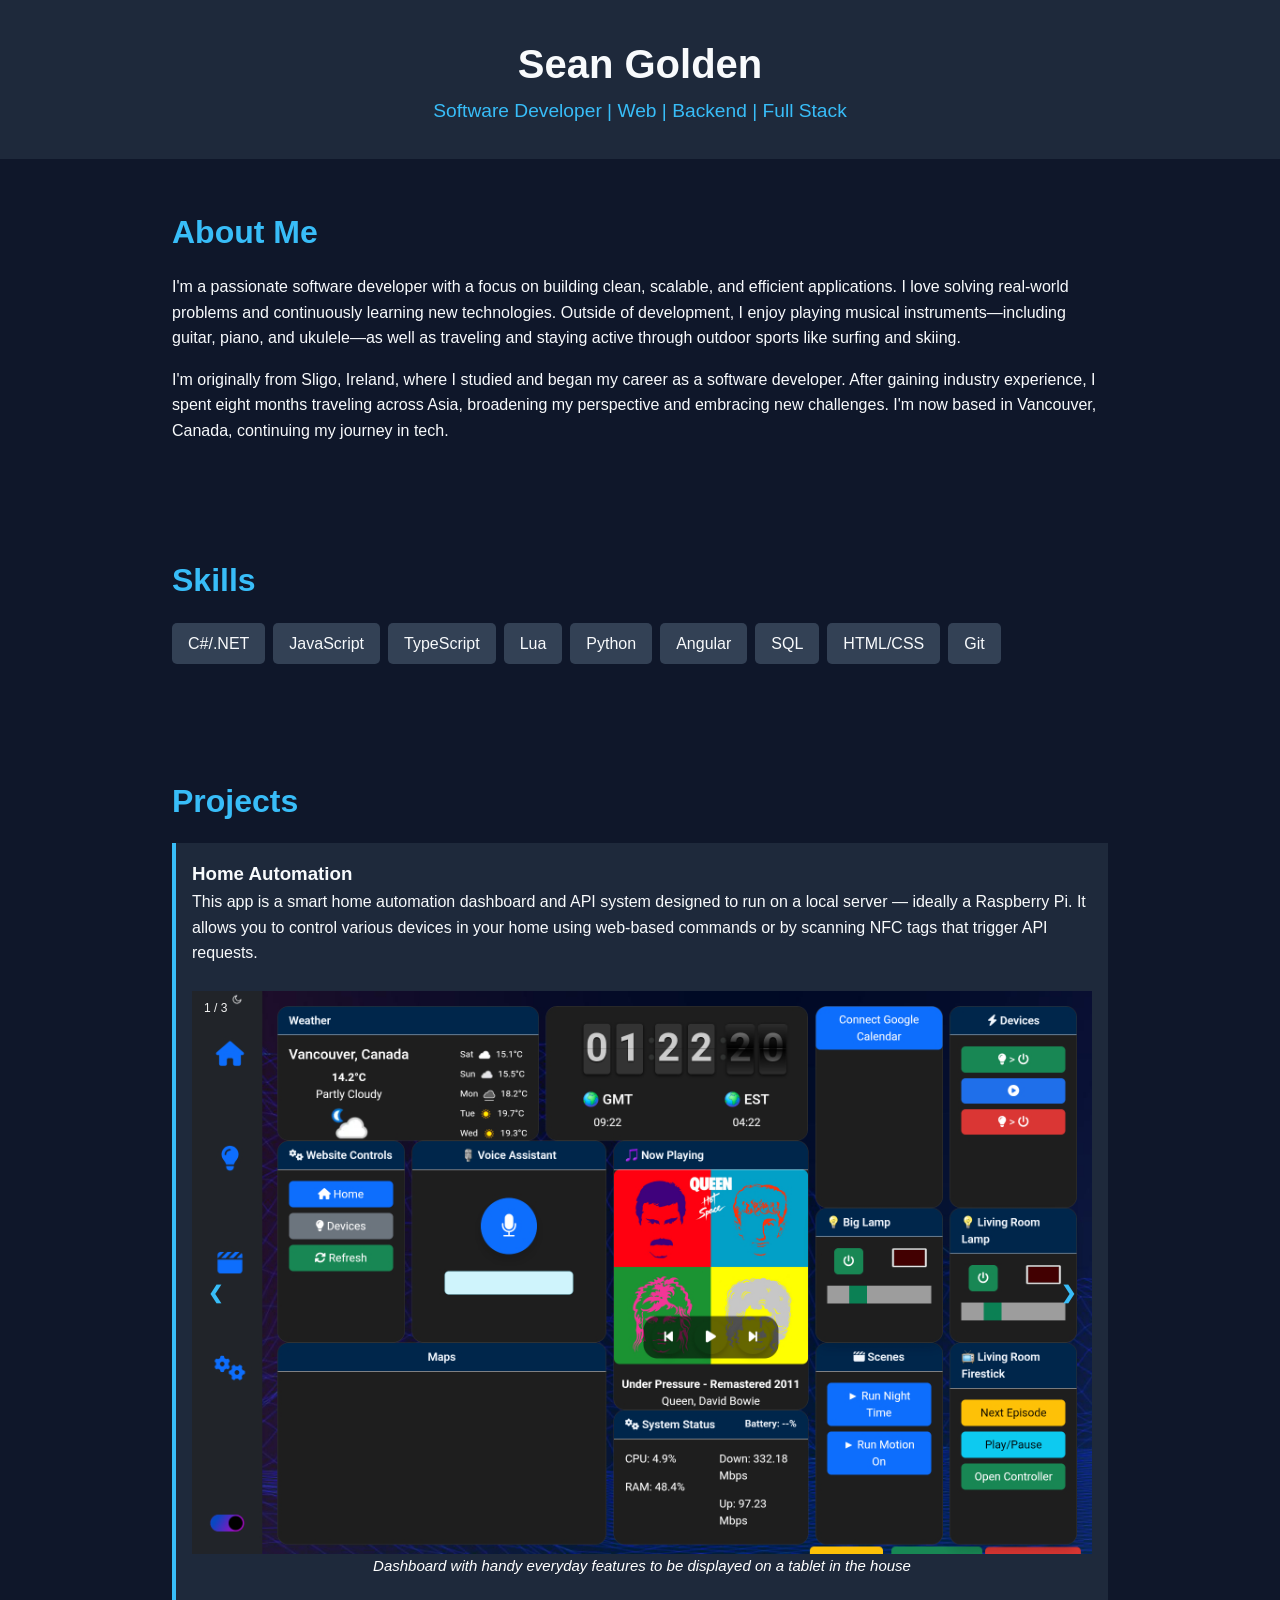
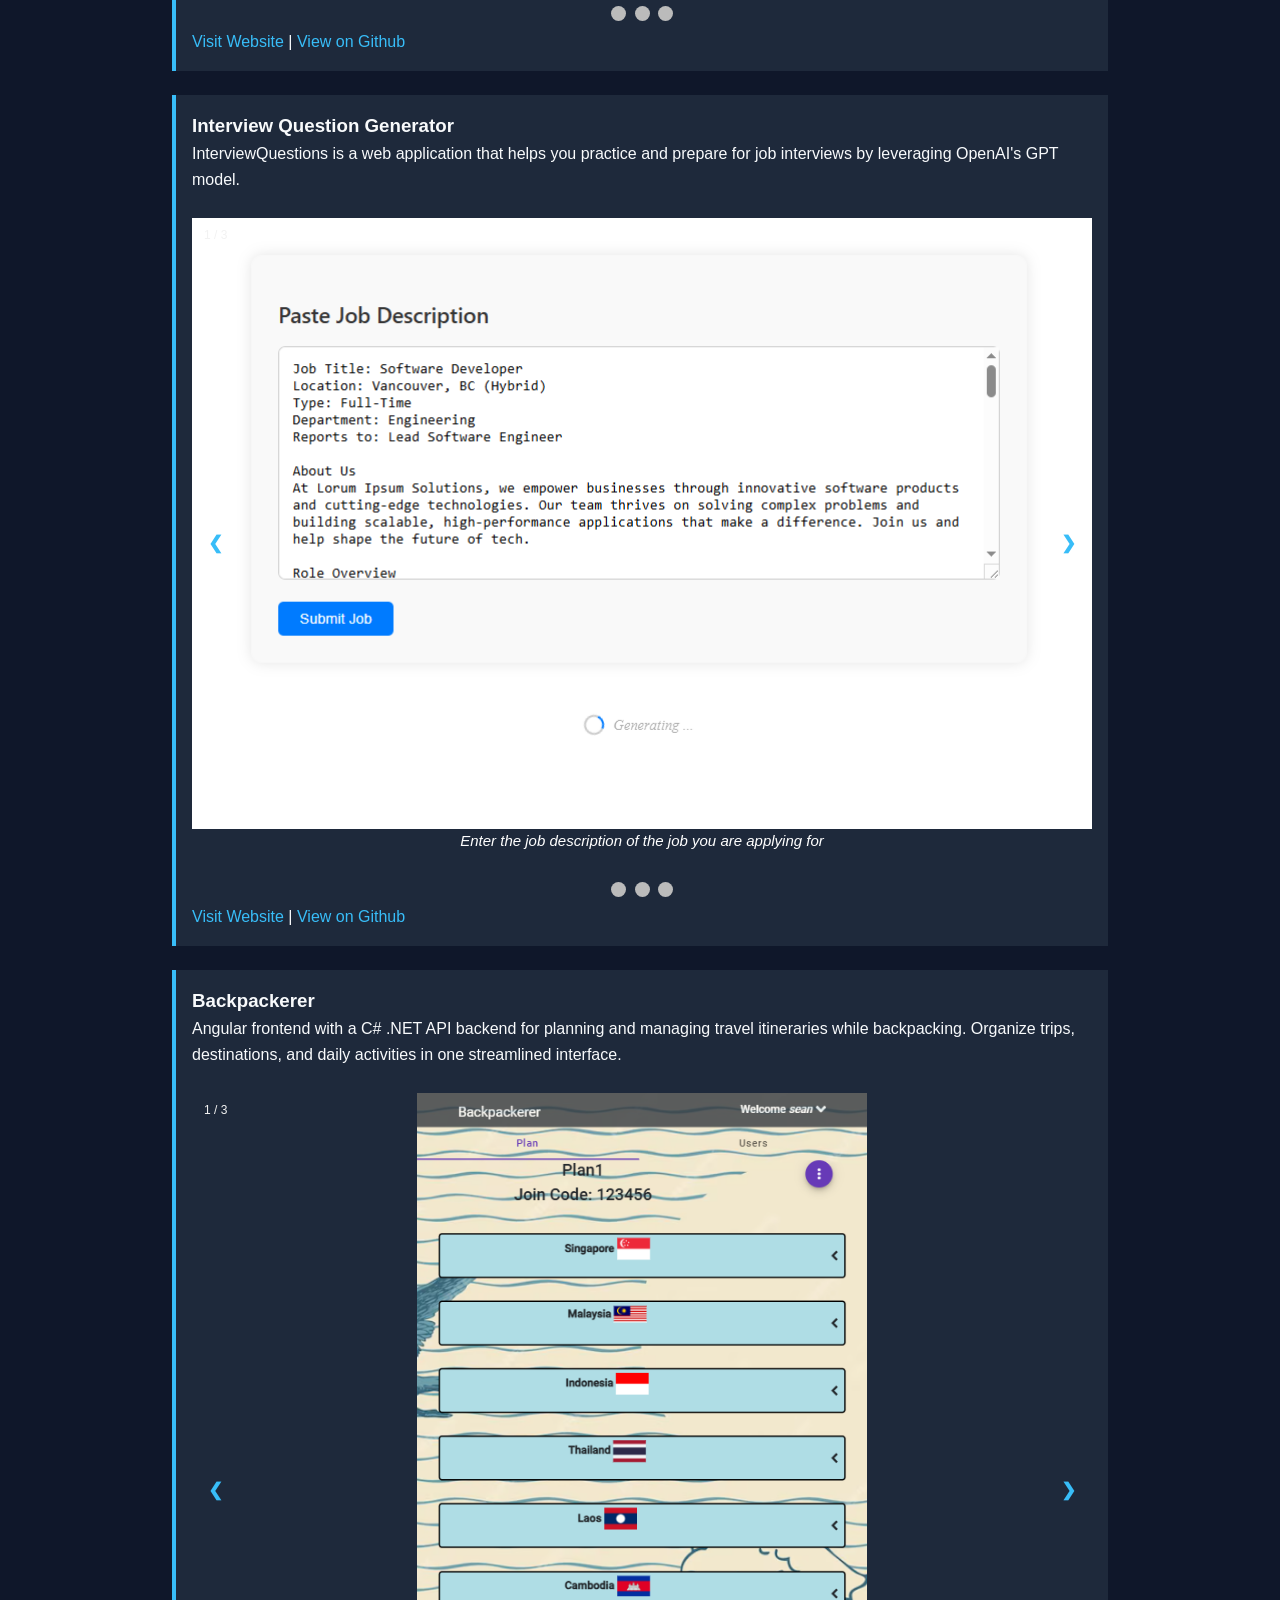
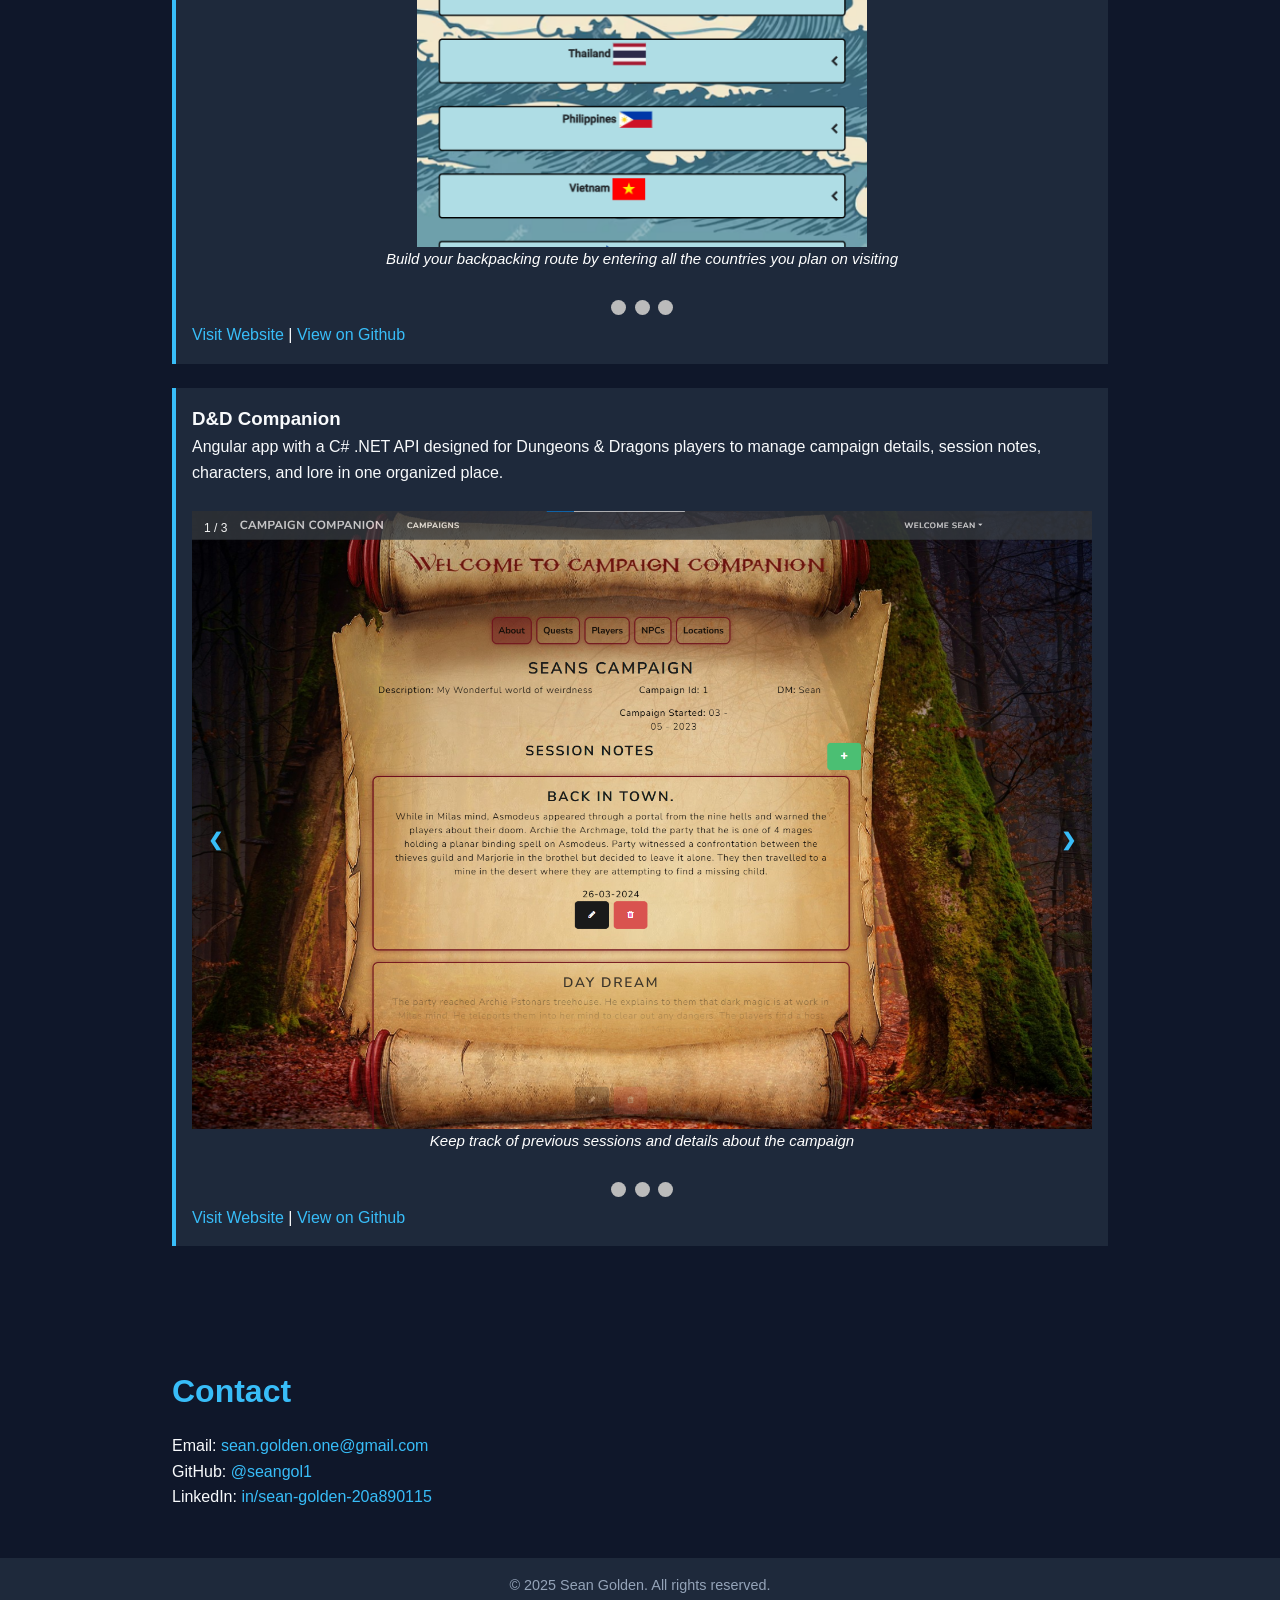
==== index.html @ 98860e9b "update image + gihub link" ====
<!DOCTYPE html>
<html lang="en">

<head>
    <meta charset="UTF-8" />
    <meta name="viewport" content="width=device-width, initial-scale=1.0" />
    <title>Sean Golden | Software Developer</title>
    <link rel="stylesheet" href="style.css">
</head>

<body>

    <header>
        <h1>Sean Golden</h1>
        <p>Software Developer | Web | Backend | Full Stack</p>
    </header>

    <section class="about">
        <h2>About Me</h2>
        <p>
            I'm a passionate software developer with a focus on building clean, scalable, and efficient applications.
            I love solving real-world problems and continuously learning new technologies.
            Outside of development, I enjoy playing musical instruments—including guitar, piano, and ukulele—as well as
            traveling and staying active through outdoor sports like surfing and skiing.
        </p>
        <p>
            I'm originally from Sligo, Ireland, where I studied and began my career as a software developer.
            After gaining industry experience, I spent eight months traveling across Asia, broadening my perspective and
            embracing new challenges.
            I'm now based in Vancouver, Canada, continuing my journey in tech.
        </p>
    </section>

        <section class="skills">
        <h2>Skills</h2>
        <ul>
            <li>C#/.NET</li>
            <li>JavaScript</li>
            <li>TypeScript</li>
            <li>Lua</li>
            <li>Python</li>
            <li>Angular</li>
            <li>SQL</li>
            <li>HTML/CSS</li>
            <li>Git</li>
        </ul>
    </section>

    <section class="projects">
        <h2>Projects</h2>
        <div class="project">
            <h3>Home Automation</h3>
            <p>This app is a smart home automation dashboard and API system designed to run on a local server — ideally a Raspberry Pi. 
                It allows you to control various devices in your home using web-based commands or by scanning NFC tags that trigger API requests.</p>
            <br>
            <div class="slideshow-container">
                <div class="mySlides3 fade">
                    <div class="numbertext">1 / 3</div>
                    <img src="./images/homeautomation_2.png" style="width:100%">
                    <div class="text"><i>Dashboard with handy everyday features to be displayed on a tablet in the house</i></div>
                </div>

                <div class="mySlides3 fade">
                    <div class="numbertext">2 / 3</div>
                    <img src="./images/homeautomation.png" style="width:100%">
                    <div class="text"><i>Full control over various smart devices</i></div>
                </div>

                <div class="mySlides3 fade">
                    <div class="numbertext">3 / 3</div>
                    <img src="./images/homeautomation_1.png" style="width:100%">
                    <div class="text"><i>Add or remove various types of smart devices to be controlled</i></div>
                </div>

                <a class="prev" onclick="plusSlides(-1,2)">❮</a>
                <a class="next" onclick="plusSlides(1,2)">❯</a>

            </div>
            <br>

            <div style="text-align:center">
                <span class="dot" onclick="currentSlide(1)"></span>
                <span class="dot" onclick="currentSlide(2)"></span>
                <span class="dot" onclick="currentSlide(3)"></span>
            </div>

            <a href="/HomeAutomation/home" class="linkVisit" target="_blank">Visit Website</a>
                        &vert;
            <a href="https://github.com/SeanGol1/HomeAutomation" class="linkVisit" target="_blank">View on
                Github</a>
        </div>

        <div class="project">
            <h3>Interview Question Generator</h3>
            <p>InterviewQuestions is a web application that helps you practice and prepare for job interviews by leveraging OpenAI's GPT model.</p>
            <br>
            <div class="slideshow-container">
                <div class="mySlides4 fade">
                    <div class="numbertext">1 / 3</div>
                    <img src="./images/InteviewQuestions.png" style="width:100%">
                    <div class="text"><i>Enter the job description of the job you are applying for</i></div>
                </div>

                <div class="mySlides4 fade">
                    <div class="numbertext">2 / 3</div>
                    <img src="./images/InteviewQuestions_1.png" style="width:100%">
                    <div class="text"><i>Give you a score and feedback on answers</i></div>
                </div>

                <a class="prev" onclick="plusSlides(-1,3)">❮</a>
                <a class="next" onclick="plusSlides(1,3)">❯</a>

            </div>
            <br>

            <div style="text-align:center">
                <span class="dot" onclick="currentSlide(1)"></span>
                <span class="dot" onclick="currentSlide(2)"></span>
                <span class="dot" onclick="currentSlide(3)"></span>
            </div>

            <a href="https://orange-wave-0ad6dac1e.1.azurestaticapps.net/" class="linkVisit" target="_blank">Visit Website</a>
                        &vert;
            <a href="https://github.com/SeanGol1/InterviewQuestions" class="linkVisit" target="_blank">View on
                Github</a>
        </div>

        <div class="project">
            <h3>Backpackerer</h3>
            <p>Angular frontend with a C# .NET API backend for planning and managing travel itineraries while backpacking. 
                Organize trips, destinations, and daily activities in one streamlined interface.</p>
            <br>
            <div class="slideshow-container">

                <div class="mySlides1 fade">
                    <div class="numbertext">1 / 3</div>
                    <img src="./images/Backpackerer.png" style="width:50%">
                    <div class="text"><i>Build your backpacking route by entering all the countries you plan on visiting</i></div>
                </div>

                <div class="mySlides1 fade">
                    <div class="numbertext">2 / 3</div>
                    <img src="./images/Backpackerer_1.png" style="width:50%">
                    <div class="text"><i>View details about each place your visiting, and add activities/To-Dos to each place</i></div>
                </div>

                <div class="mySlides1 fade">
                    <div class="numbertext">3 / 3</div>
                    <img src="./images/Backpackerer_2.png" style="width:50%">
                    <div class="text"><i>View a Map of the route you are taking</i></div>
                </div>

                <a class="prev" onclick="plusSlides(-1,0)">❮</a>
                <a class="next" onclick="plusSlides(1,0)">❯</a>

            </div>
            <br>

            <div style="text-align:center">
                <span class="dot" onclick="currentSlide(1)"></span>
                <span class="dot" onclick="currentSlide(2)"></span>
                <span class="dot" onclick="currentSlide(3)"></span>
            </div>

            <a href="https://backpackererapp.web.app/" class="linkVisit" target="_blank">Visit Website</a>
                        &vert;
            <a href="https://github.com/SeanGol1/TravelApp" class="linkVisit" target="_blank">View on
                Github</a>
        </div>
        <div class="project">
            <h3>D&D Companion</h3>
            <p>Angular app with a C# .NET API designed for Dungeons & Dragons players to manage campaign details, session notes, characters, and lore in one organized place.</p>
            <br>
            <div class="slideshow-container">

                <div class="mySlides2 fade">
                    <div class="numbertext">1 / 3</div>
                    <img src="./images/CampaignCompanion.png" style="width:100%">
                    <div class="text"><i>Keep track of previous sessions and details about the campaign</i></div>
                </div>

                <div class="mySlides2 fade">
                    <div class="numbertext">2 / 3</div>
                    <img src="./images/CampaignCompanion_players.png" style="width:100%">
                    <div class="text"><i>Import Player Characters directly from DnD Beyond or add manually</i></div>
                </div>

                <div class="mySlides2 fade">
                    <div class="numbertext">3 / 3</div>
                    <img src="./images/CampaignCompanion_quests.png" style="width:100%">
                    <div class="text"><i>Display list of quests for your players with the option of marking them hidden / completed</i></div>
                </div>

                <a class="prev" onclick="plusSlides(-1,1)">❮</a>
                <a class="next" onclick="plusSlides(1,1)">❯</a>

            </div>
            <br>

            <div style="text-align:center">
                <span class="dot" onclick="currentSlide(1)"></span>
                <span class="dot" onclick="currentSlide(2)"></span>
                <span class="dot" onclick="currentSlide(3)"></span>
            </div>

            <a href="https://campaigncompanion-2925d.web.app/" class="linkVisit" target="_blank">Visit Website</a>
            &vert;
            <a href="https://github.com/SeanGol1/DnDCompanionWebsite" class="linkVisit" target="_blank">View on
                Github</a>
        </div>

        <!-- <div class="project">
            <h3>Dashboard</h3>
            <p>A general-purpose dashboard built with HTML, JavaScript, and Python (Flask), designed to run locally on a Raspberry Pi 3 for monitoring and controlling custom data and devices.</p>
            <br>

            <img src="./images/Dashboard.png" style="width:100%">
            <br>
            <a href="https://github.com/SeanGol1/Dashboard" class="linkVisit" target="_blank">View on Github</a>
        </div> -->

    </section>



    <section class="contact">
        <h2>Contact</h2>
        <p>Email: <a href="mailto:sean.golden.one@gmail.com">sean.golden.one@gmail.com</a></p>
        <p>GitHub: <a href="https://github.com/SeanGol1" target="_blank">@seangol1</a></p>
        <p>LinkedIn: <a href="https://www.linkedin.com/in/sean-golden-20a890115"
                target="_blank">in/sean-golden-20a890115</a></p>
    </section>

    <footer>
        &copy; 2025 Sean Golden. All rights reserved.
    </footer>
    <script src="script.js"></script>
</body>

</html>
---- style.css ----
:root {
      --bg: #0f172a;
      --text: #f8fafc;
      --accent: #38bdf8;
    }

    * {
      margin: 0;
      padding: 0;
      box-sizing: border-box;
    }

    body {
      font-family: 'Segoe UI', sans-serif;
      background-color: var(--bg);
      color: var(--text);
      line-height: 1.6;
    }

    header {
      background: #1e293b;
      padding: 2rem;
      text-align: center;
    }

    header h1 {
      font-size: 2.5rem;
    }

    header p {
      font-size: 1.2rem;
      color: var(--accent);
    }

    section {
      padding: 3rem 2rem;
      max-width: 1000px;
      margin: auto;
    }

    h2 {
      font-size: 2rem;
      margin-bottom: 1rem;
      color: var(--accent);
    }

    .about p, .skills ul {
      font-size: 1rem;
      margin-bottom: 1rem;
    }

    .projects .project {
      background: #1e293b;
      border-left: 4px solid var(--accent);
      padding: 1rem;
      margin-bottom: 1.5rem;
    }

    .skills ul {
      display: flex;
      flex-wrap: wrap;
      gap: 0.5rem;
      list-style: none;
    }

    .skills li {
      background: #334155;
      padding: 0.5rem 1rem;
      border-radius: 5px;
    }

    .contact a {
      color: var(--accent);
      text-decoration: none;
    }

    .projects a{
      color: var(--accent);
      text-decoration: none;

    }

    footer {
      text-align: center;
      padding: 1rem;
      font-size: 0.9rem;
      background: #1e293b;
      color: #94a3b8;
    }

    /* Carousel */

  * {box-sizing: border-box}
  body {font-family: Verdana, sans-serif; margin:0}
  .mySlides1, .mySlides2 {display: none}
  img {vertical-align: middle;  }

  /* Slideshow container */
  .slideshow-container {
    /* text-align: center; */
    max-width: 1000px;
    position: relative;
    margin: auto;
  }

  /* Next & previous buttons */
  .prev, .next {
    cursor: pointer;
    position: absolute;
    top: 50%;
    width: auto;
    padding: 16px;
    margin-top: -22px;
    color: white;
    font-weight: bold;
    font-size: 18px;
    transition: 0.6s ease;
    border-radius: 0 3px 3px 0;
    user-select: none;
  }

  /* Position the "next button" to the right */
  .next {
    right: 0;
    border-radius: 3px 0 0 3px;
  }

  /* On hover, add a black background color with a little bit see-through */
  .prev:hover, .next:hover {
    background-color: rgba(0,0,0,0.8);
  }

  /* Caption text */
  .text {
    color: #ffffff;
    font-size: 15px;
    padding: 0px 12px;
    /* position: absolute; */
    bottom: 8px;
    /* width: 100%; */
    text-align: center;
  }

  /* Number text (1/3 etc) */
  .numbertext {
    color: #f2f2f2;
    font-size: 12px;
    padding: 8px 12px;
    position: absolute;
    top: 0;
  }

  /* The dots/bullets/indicators */
  .dot {
    cursor: pointer;
    height: 15px;
    width: 15px;
    margin: 0 2px;
    background-color: #bbb;
    border-radius: 50%;
    display: inline-block;
    transition: background-color 0.6s ease;
  }

  .active, .dot:hover {
    background-color: #717171;
  }

  /* Fading animation */
  .fade {
    animation-name: fade;
    animation-duration: 1.5s;
    text-align: center;
  }

  @keyframes fade {
    from {opacity: .4} 
    to {opacity: 1}
  }

  /* On smaller screens, decrease text size */
  @media only screen and (max-width: 300px) {
    .prev, .next,.text {font-size: 11px}
  }

  /* Transition */
  .project {
    opacity: 0;
    transform: translateY(40px);
    transition: opacity 0.6s ease-out, transform 0.6s ease-out;
    will-change: opacity, transform;
  }

  .project.visible {
    opacity: 1;
    transform: translateY(0);
  }

  .project:hover {
  transform: scale(1.02);
  box-shadow: 0 8px 16px rgba(0,0,0,0.15);
}
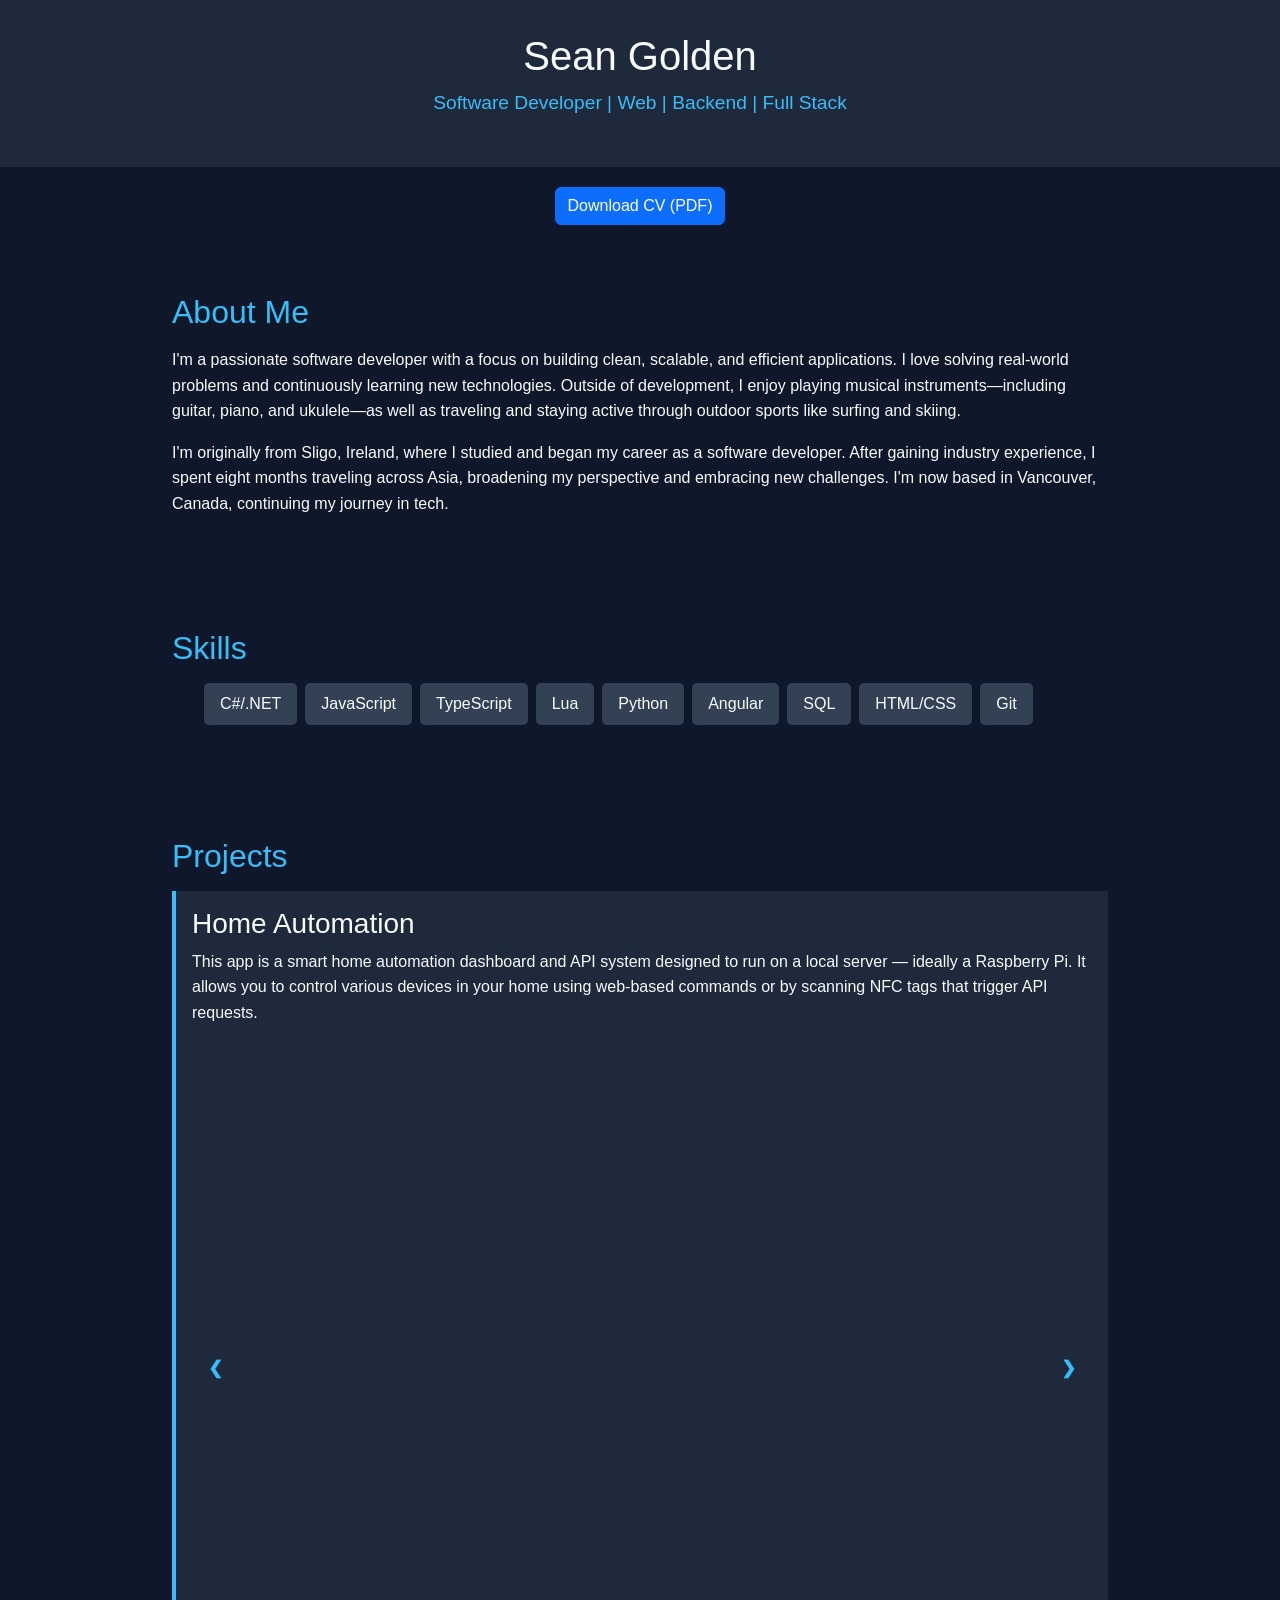
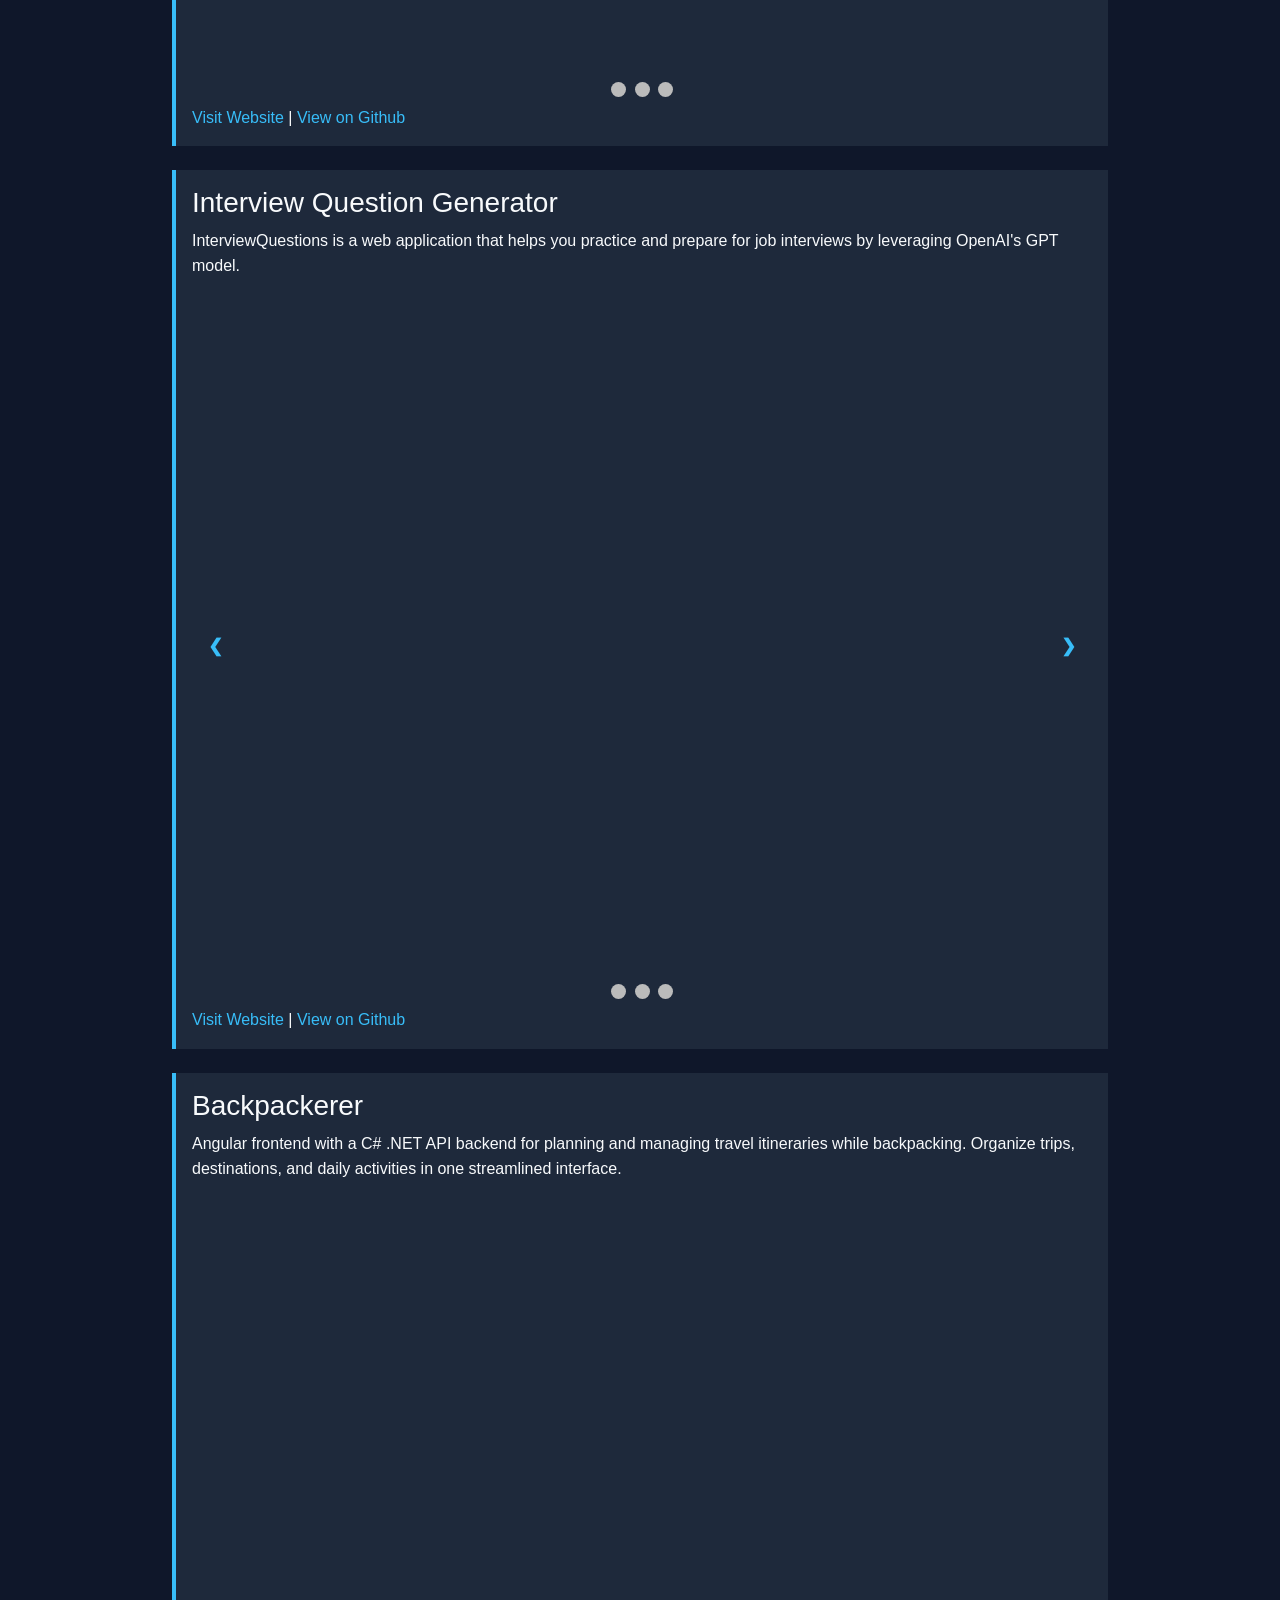
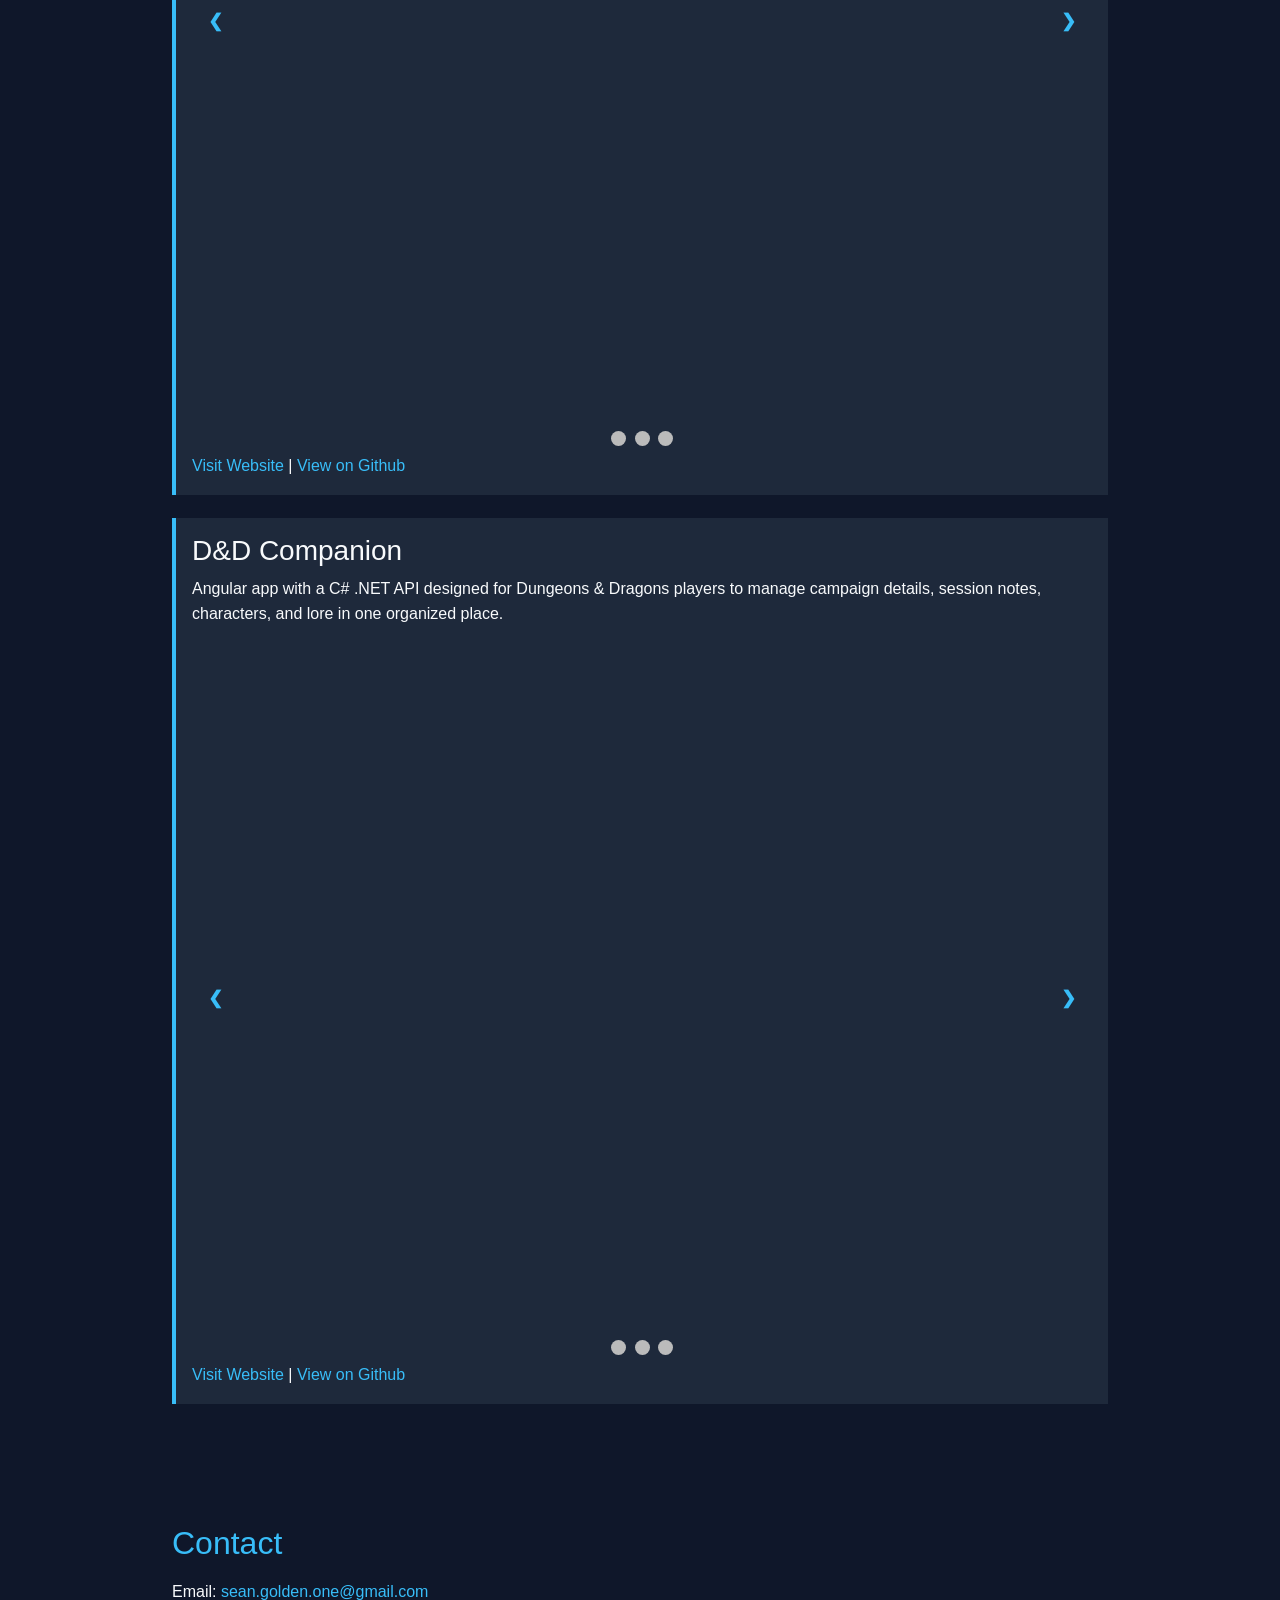
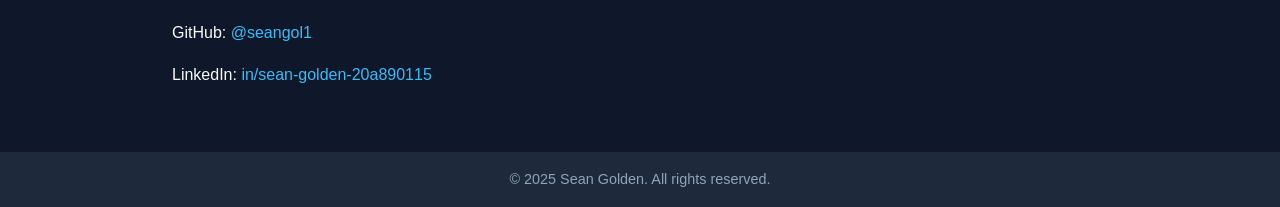
==== commit 04239628: "download cv button" ====
--- a/index.html
+++ b/index.html
@@ -5,6 +5,10 @@
     <meta charset="UTF-8" />
     <meta name="viewport" content="width=device-width, initial-scale=1.0" />
     <title>Sean Golden | Software Developer</title>
+    
+    <link rel="stylesheet" href="https://cdn.jsdelivr.net/npm/bootstrap-icons@1.10.5/font/bootstrap-icons.css">
+    <link href="https://cdn.jsdelivr.net/npm/bootstrap@5.3.7/dist/css/bootstrap.min.css" rel="stylesheet" integrity="sha384-LN+7fdVzj6u52u30Kp6M/trliBMCMKTyK833zpbD+pXdCLuTusPj697FH4R/5mcr" crossorigin="anonymous">
+
     <link rel="stylesheet" href="style.css">
 </head>
 
@@ -14,7 +18,9 @@
         <h1>Sean Golden</h1>
         <p>Software Developer | Web | Backend | Full Stack</p>
     </header>
-
+    <div id="btnDownload">
+        <a href="https://drive.google.com/uc?export=download&id=13__YYmRkrg4MJhEjaVhM4p7G8jPps0R-" class="btn btn-primary" download>Download CV (PDF)</a>
+    </div>
     <section class="about">
         <h2>About Me</h2>
         <p>
@@ -234,6 +240,11 @@
     <footer>
         &copy; 2025 Sean Golden. All rights reserved.
     </footer>
+        <!-- jQuery library -->
+    <script src="https://ajax.googleapis.com/ajax/libs/jquery/3.7.1/jquery.min.js"></script>
+
+<!-- Latest compiled JavaScript -->
+    <script src="https://cdn.jsdelivr.net/npm/bootstrap@5.3.7/dist/js/bootstrap.bundle.min.js" integrity="sha384-ndDqU0Gzau9qJ1lfW4pNLlhNTkCfHzAVBReH9diLvGRem5+R9g2FzA8ZGN954O5Q" crossorigin="anonymous"></script>
     <script src="script.js"></script>
 </body>
 
--- a/style.css
+++ b/style.css
@@ -200,3 +200,10 @@
   transform: scale(1.02);
   box-shadow: 0 8px 16px rgba(0,0,0,0.15);
 }
+
+
+#btnDownload{
+  text-align: center;
+  margin:20px;
+
+}
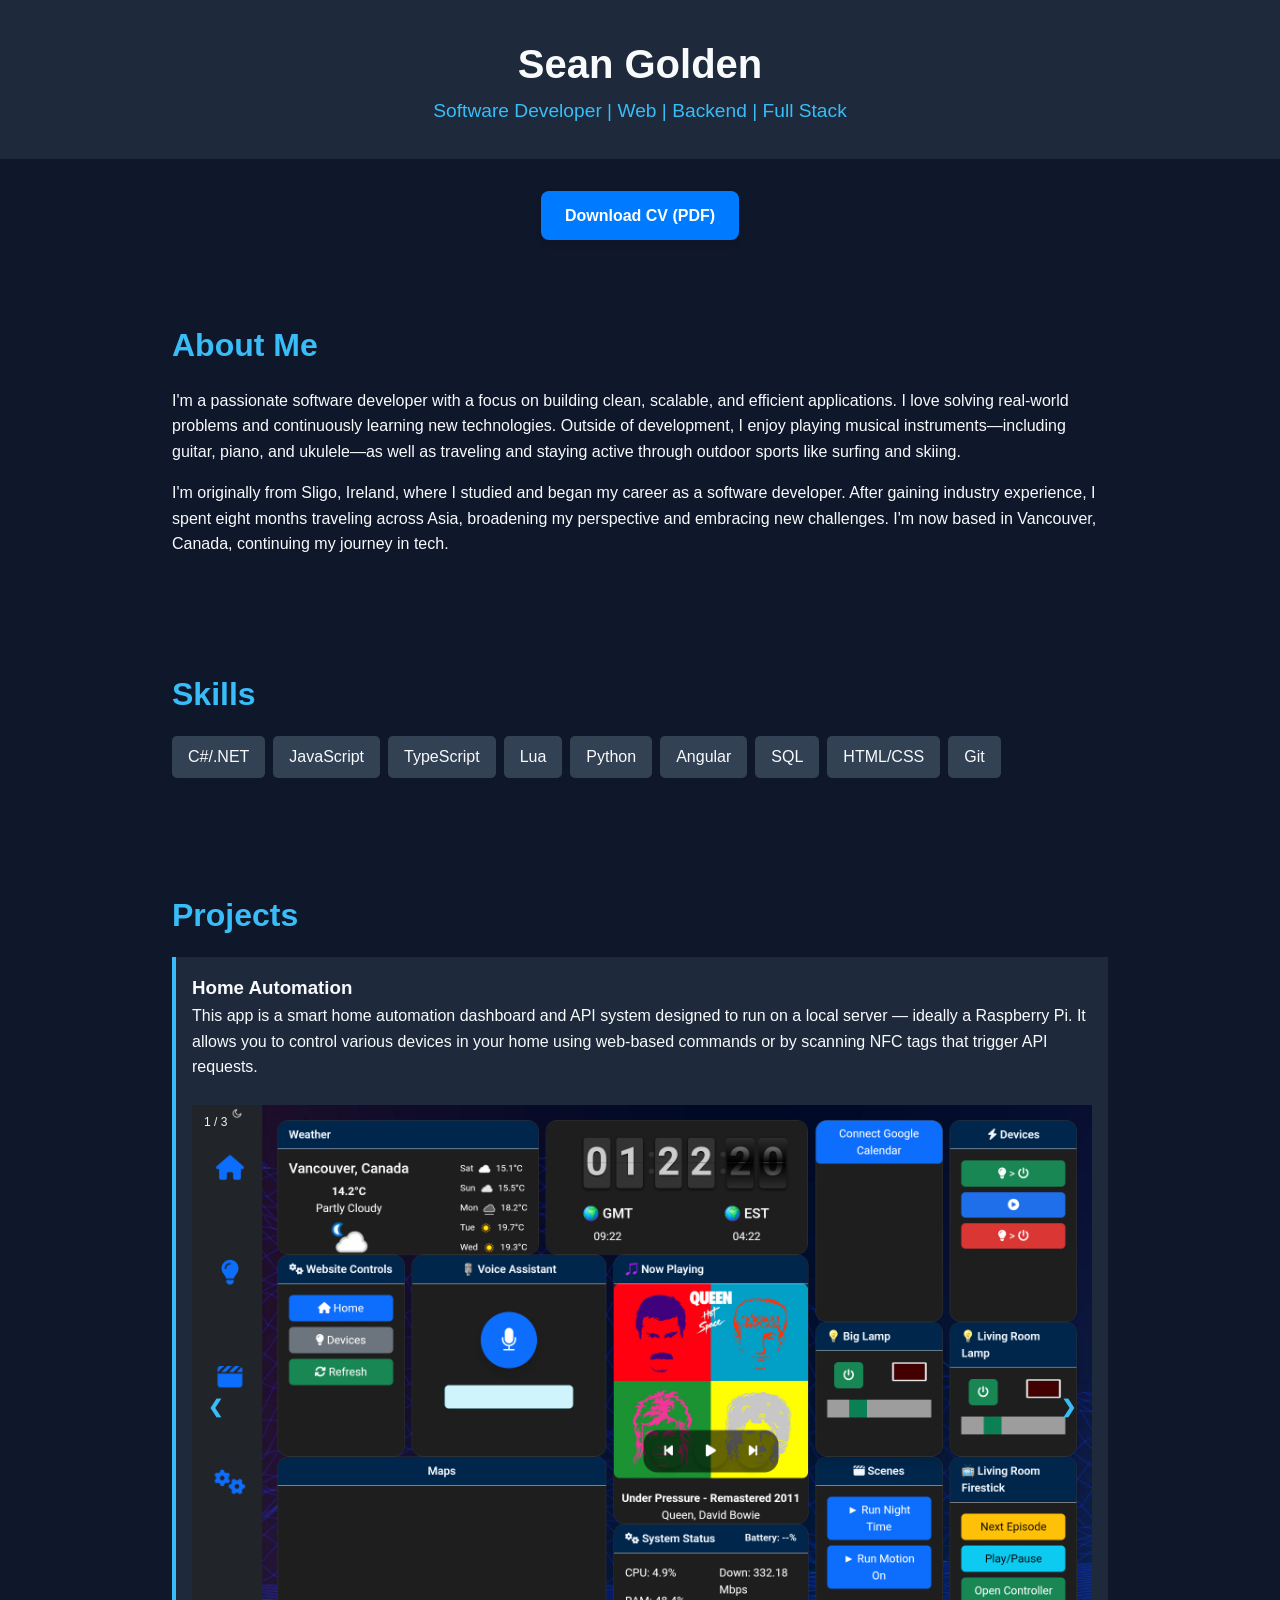
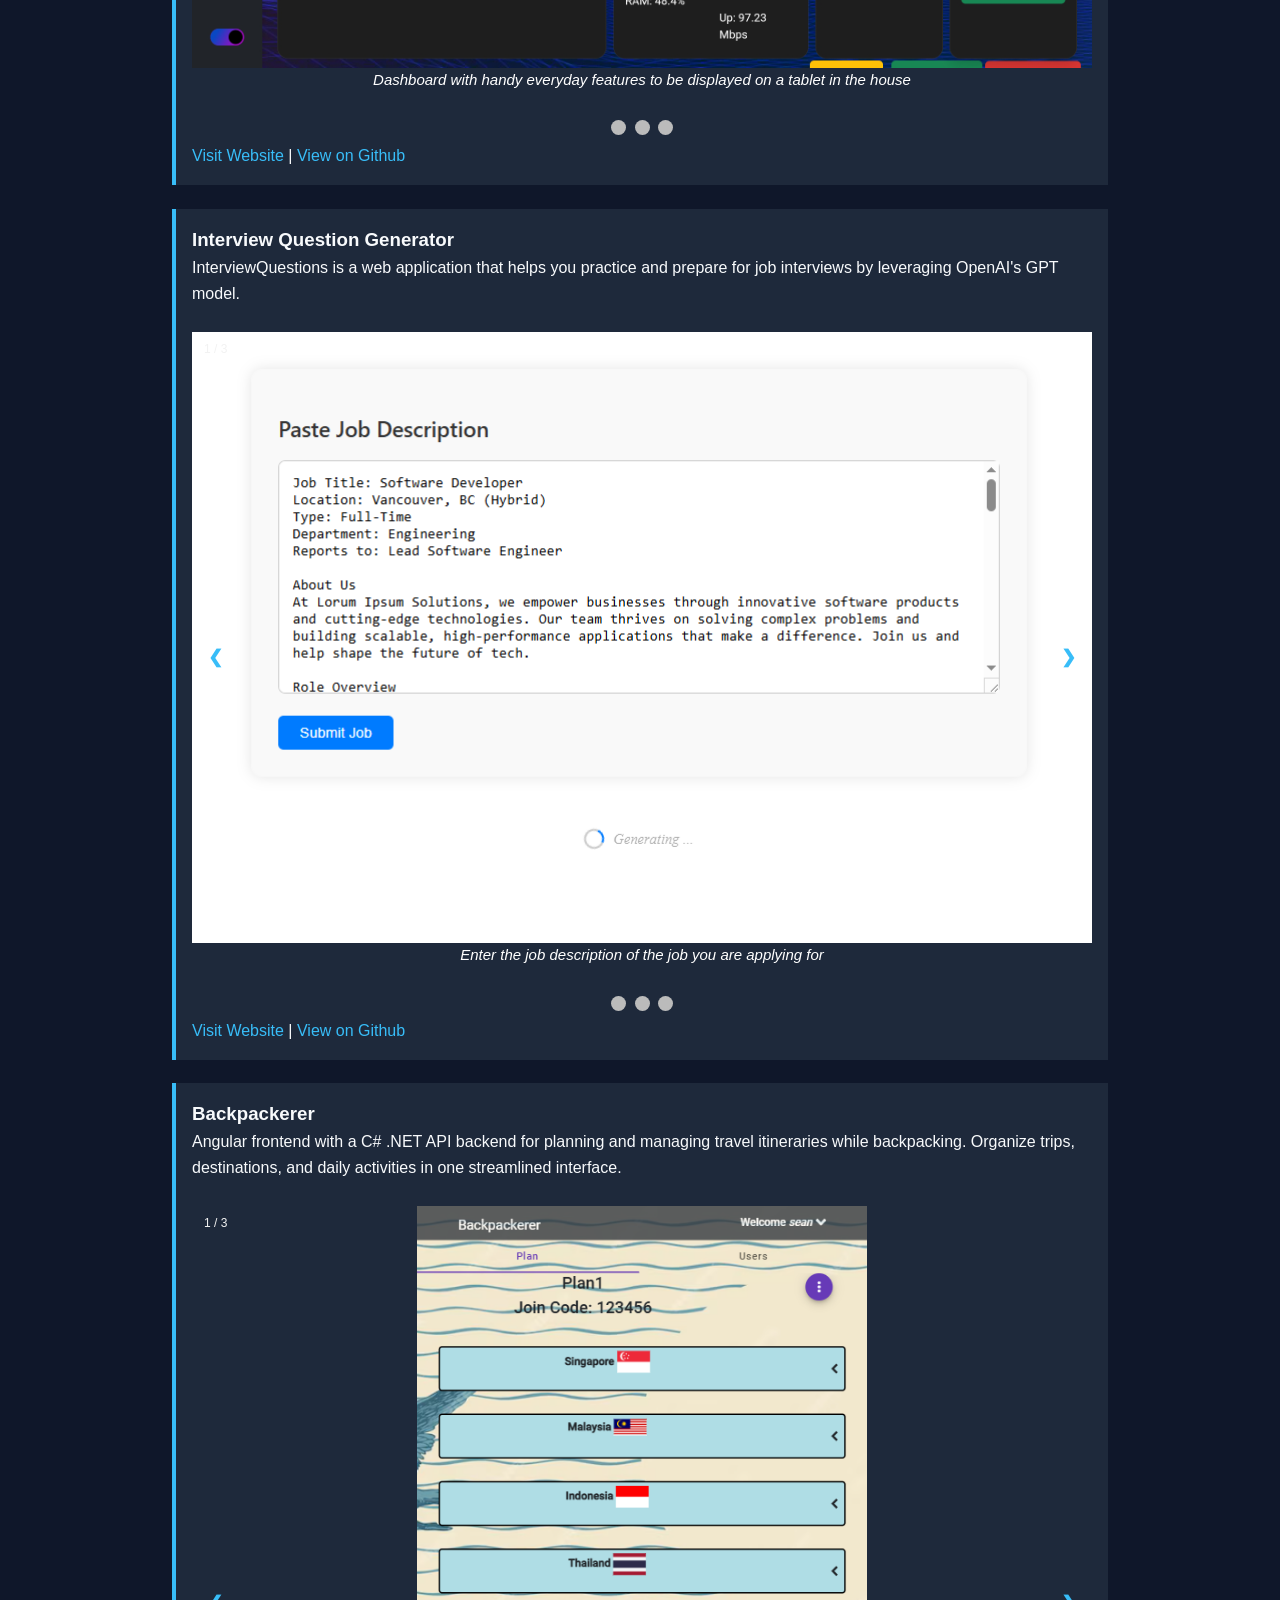
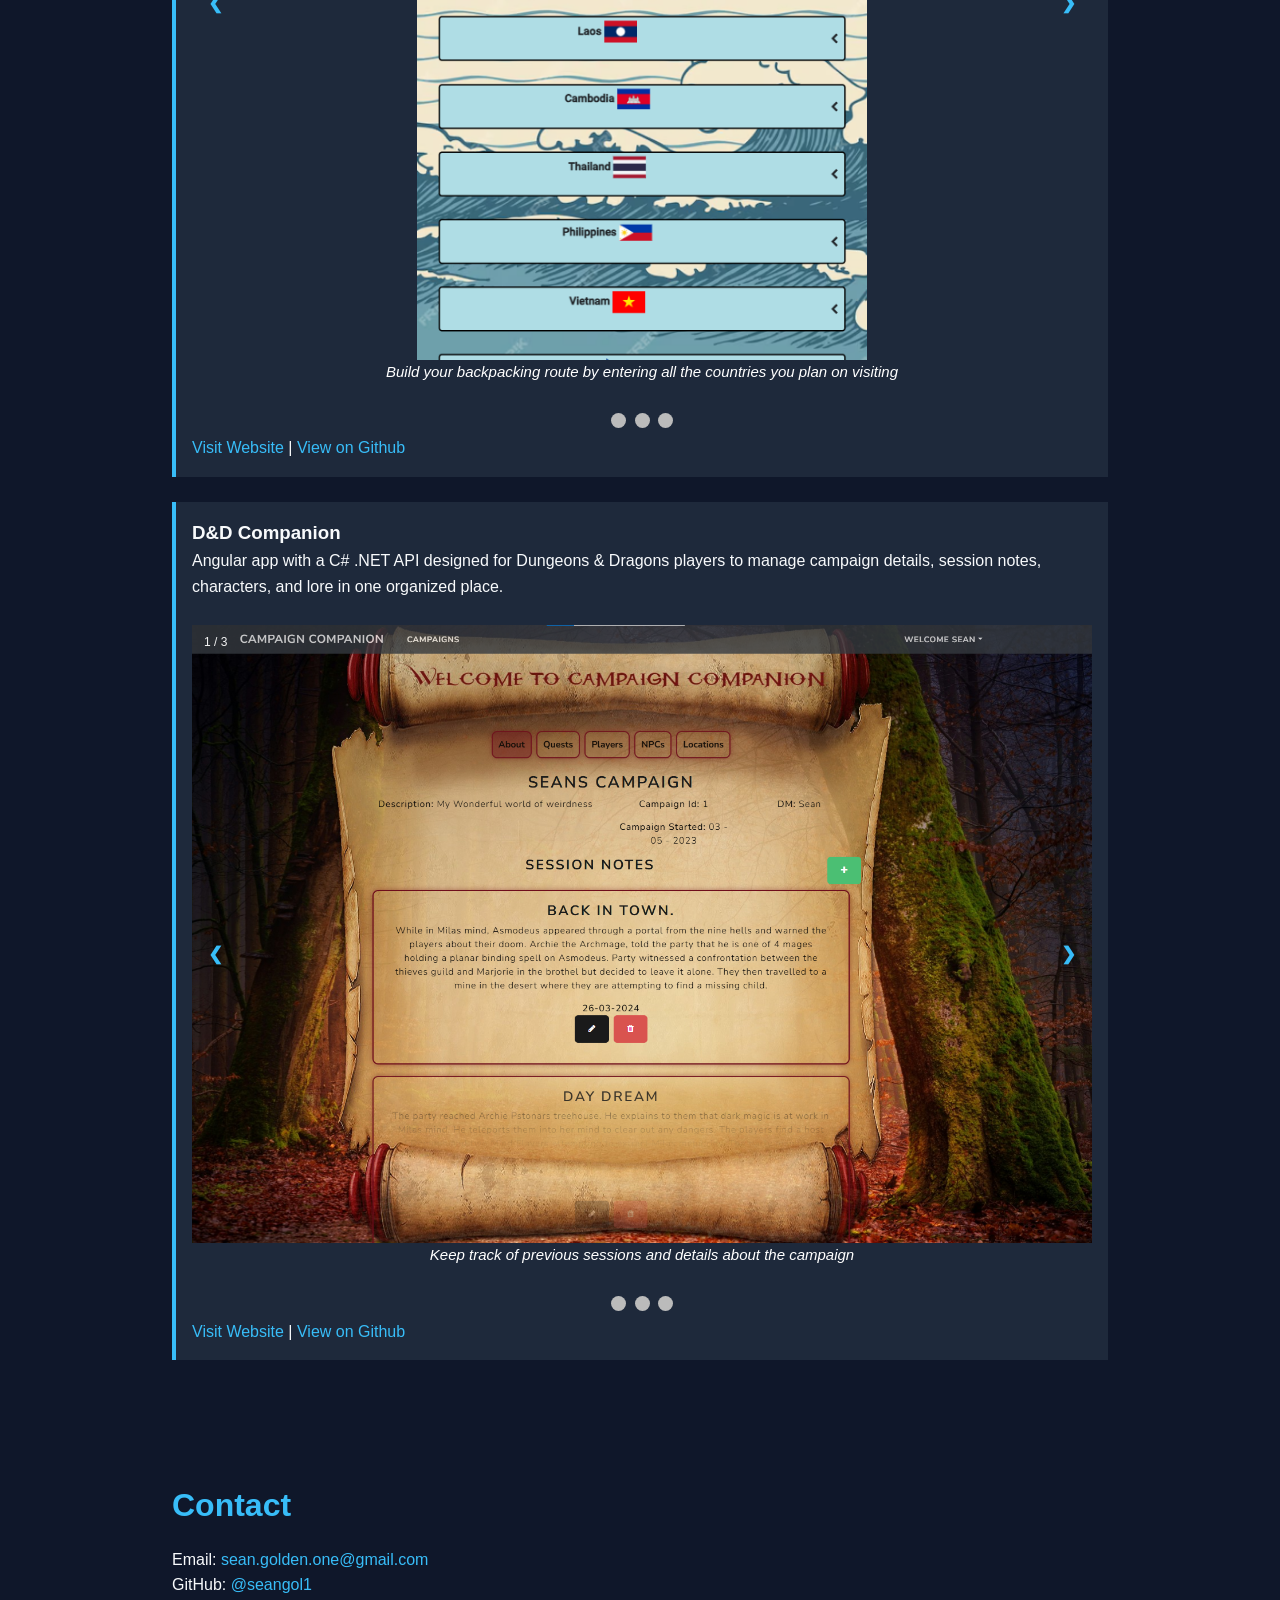
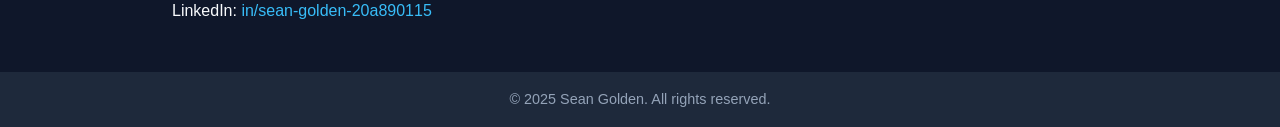
==== commit bf8b2224: "remove bootstrap , causing issues with images" ====
--- a/index.html
+++ b/index.html
@@ -5,9 +5,6 @@
     <meta charset="UTF-8" />
     <meta name="viewport" content="width=device-width, initial-scale=1.0" />
     <title>Sean Golden | Software Developer</title>
-    
-    <link rel="stylesheet" href="https://cdn.jsdelivr.net/npm/bootstrap-icons@1.10.5/font/bootstrap-icons.css">
-    <link href="https://cdn.jsdelivr.net/npm/bootstrap@5.3.7/dist/css/bootstrap.min.css" rel="stylesheet" integrity="sha384-LN+7fdVzj6u52u30Kp6M/trliBMCMKTyK833zpbD+pXdCLuTusPj697FH4R/5mcr" crossorigin="anonymous">
 
     <link rel="stylesheet" href="style.css">
 </head>
@@ -19,7 +16,7 @@
         <p>Software Developer | Web | Backend | Full Stack</p>
     </header>
     <div id="btnDownload">
-        <a href="https://drive.google.com/uc?export=download&id=13__YYmRkrg4MJhEjaVhM4p7G8jPps0R-" class="btn btn-primary" download>Download CV (PDF)</a>
+        <a href="https://drive.google.com/uc?export=download&id=13__YYmRkrg4MJhEjaVhM4p7G8jPps0R-" class="btn-download" download>Download CV (PDF)</a>
     </div>
     <section class="about">
         <h2>About Me</h2>
@@ -243,8 +240,6 @@
         <!-- jQuery library -->
     <script src="https://ajax.googleapis.com/ajax/libs/jquery/3.7.1/jquery.min.js"></script>
 
-<!-- Latest compiled JavaScript -->
-    <script src="https://cdn.jsdelivr.net/npm/bootstrap@5.3.7/dist/js/bootstrap.bundle.min.js" integrity="sha384-ndDqU0Gzau9qJ1lfW4pNLlhNTkCfHzAVBReH9diLvGRem5+R9g2FzA8ZGN954O5Q" crossorigin="anonymous"></script>
     <script src="script.js"></script>
 </body>
 
--- a/style.css
+++ b/style.css
@@ -201,9 +201,34 @@
   box-shadow: 0 8px 16px rgba(0,0,0,0.15);
 }
 
-
-#btnDownload{
+#btnDownload {
   text-align: center;
-  margin:20px;
-
+  margin: 2rem 0;
+}
+
+.btn-download {
+  display: inline-block;
+  background-color: #007bff;
+  color: white;
+  font-weight: 600;
+  text-decoration: none;
+  padding: 0.75rem 1.5rem;
+  border-radius: 8px;
+  transition: background-color 0.3s ease, transform 0.2s ease;
+  box-shadow: 0 4px 6px rgba(0, 0, 0, 0.1);
+}
+
+.btn-download:hover {
+  background-color: #0056b3;
+  transform: translateY(-2px);
+}
+
+.btn-download:active {
+  transform: scale(0.98);
+}
+
+img.mySlide {
+  display: block !important;
+  opacity: 1 !important;
+  visibility: visible !important;
 }
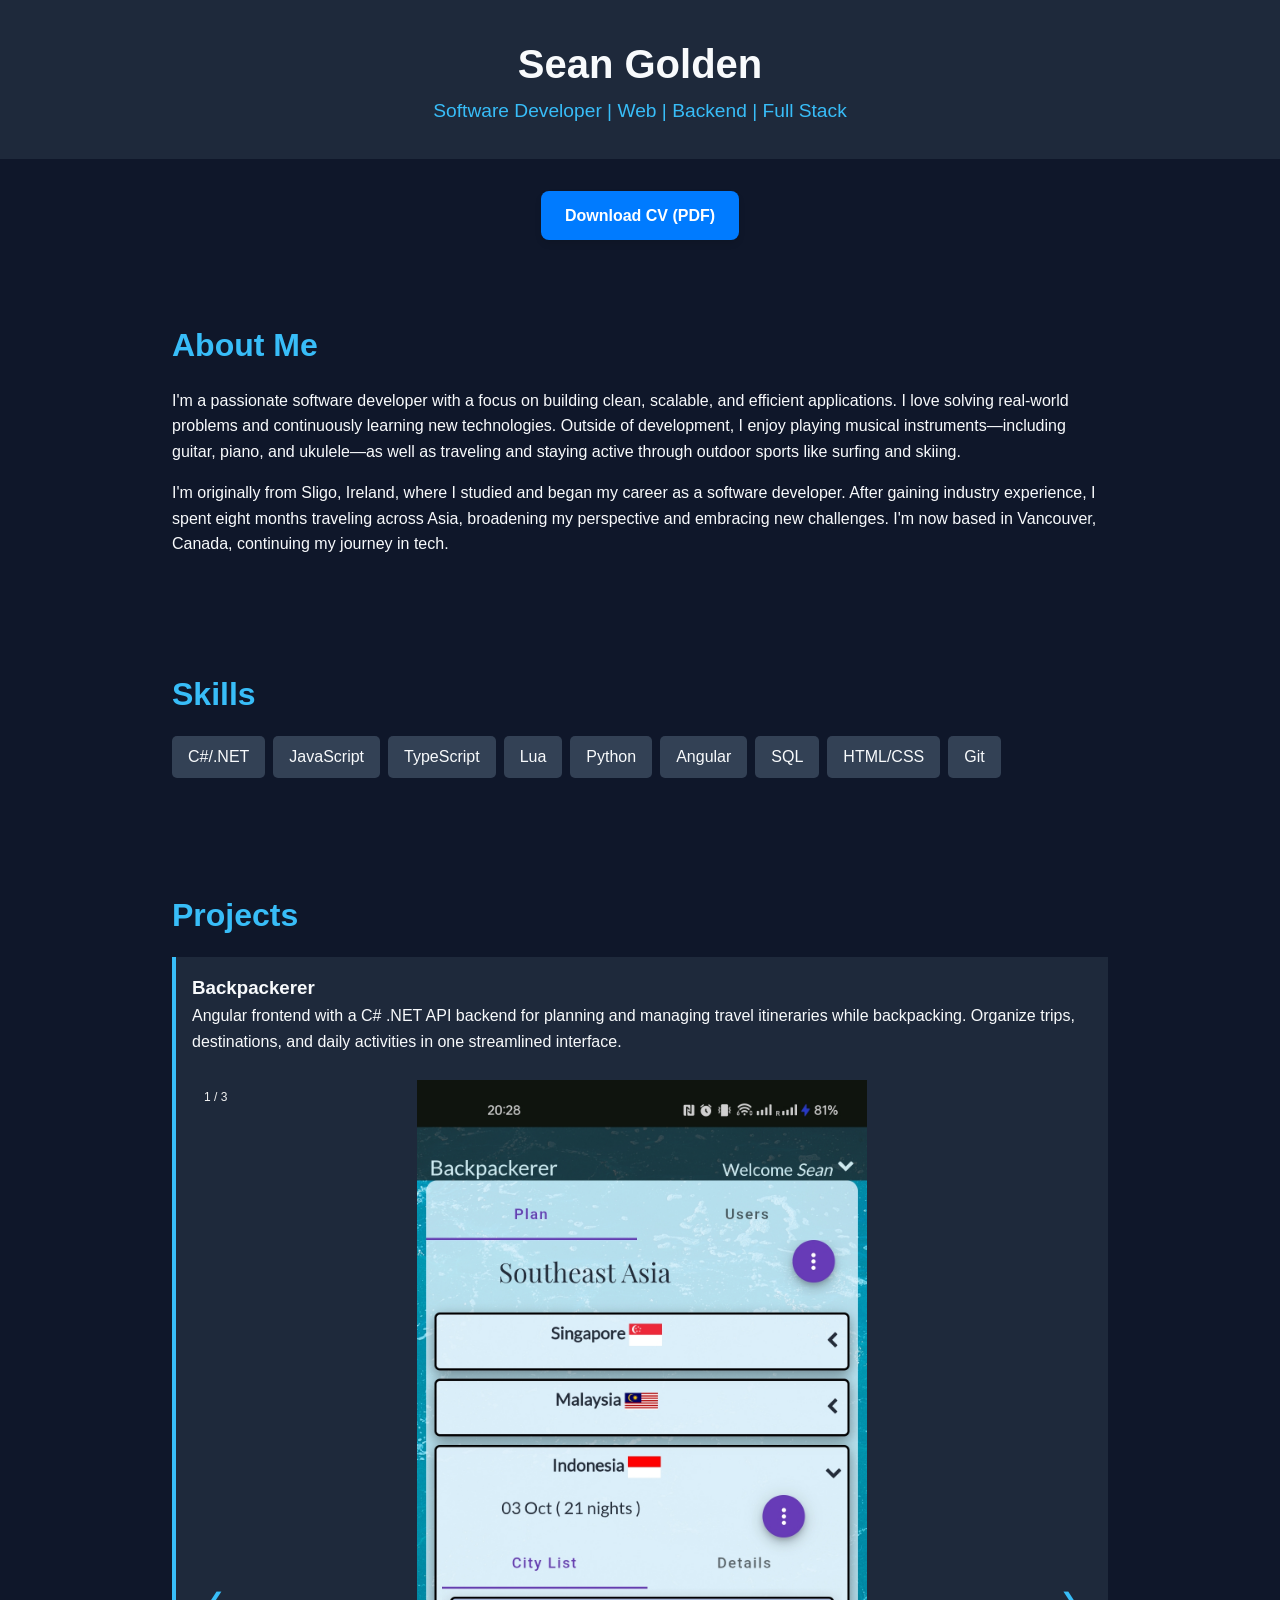
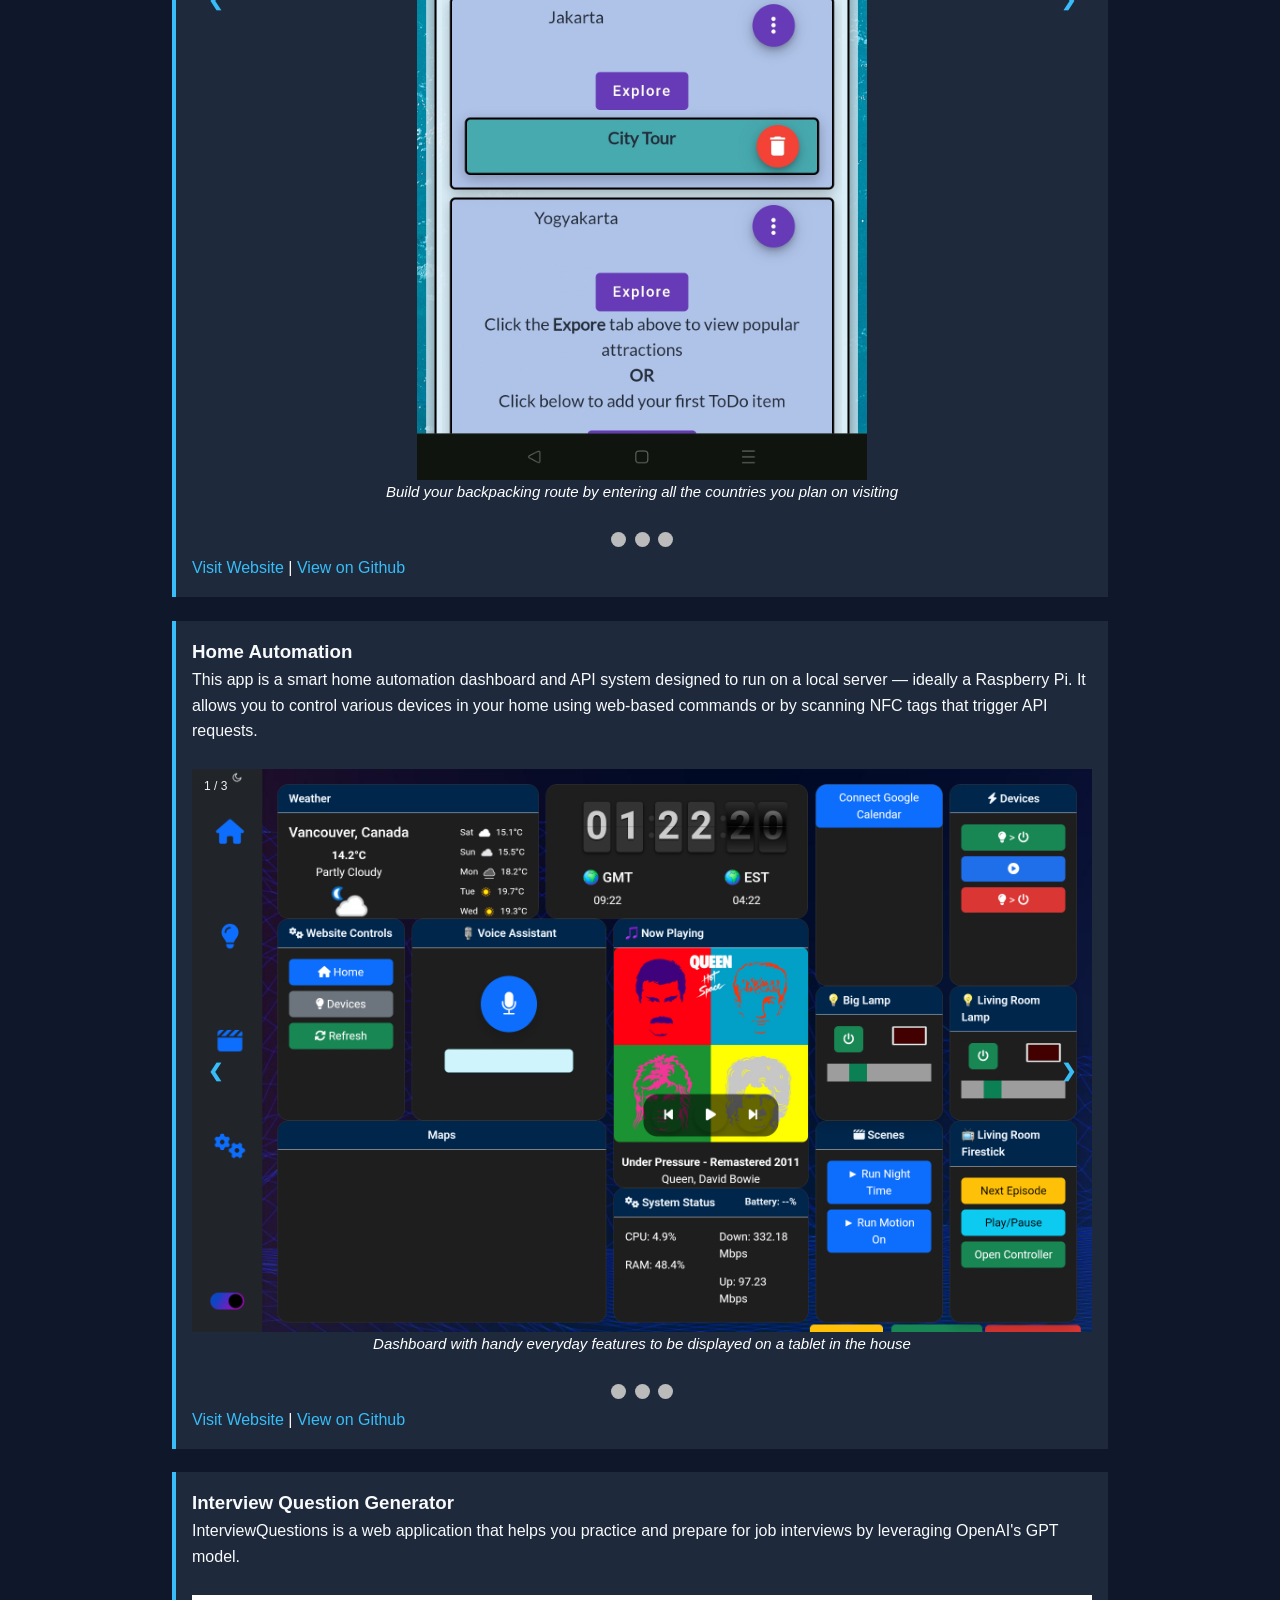
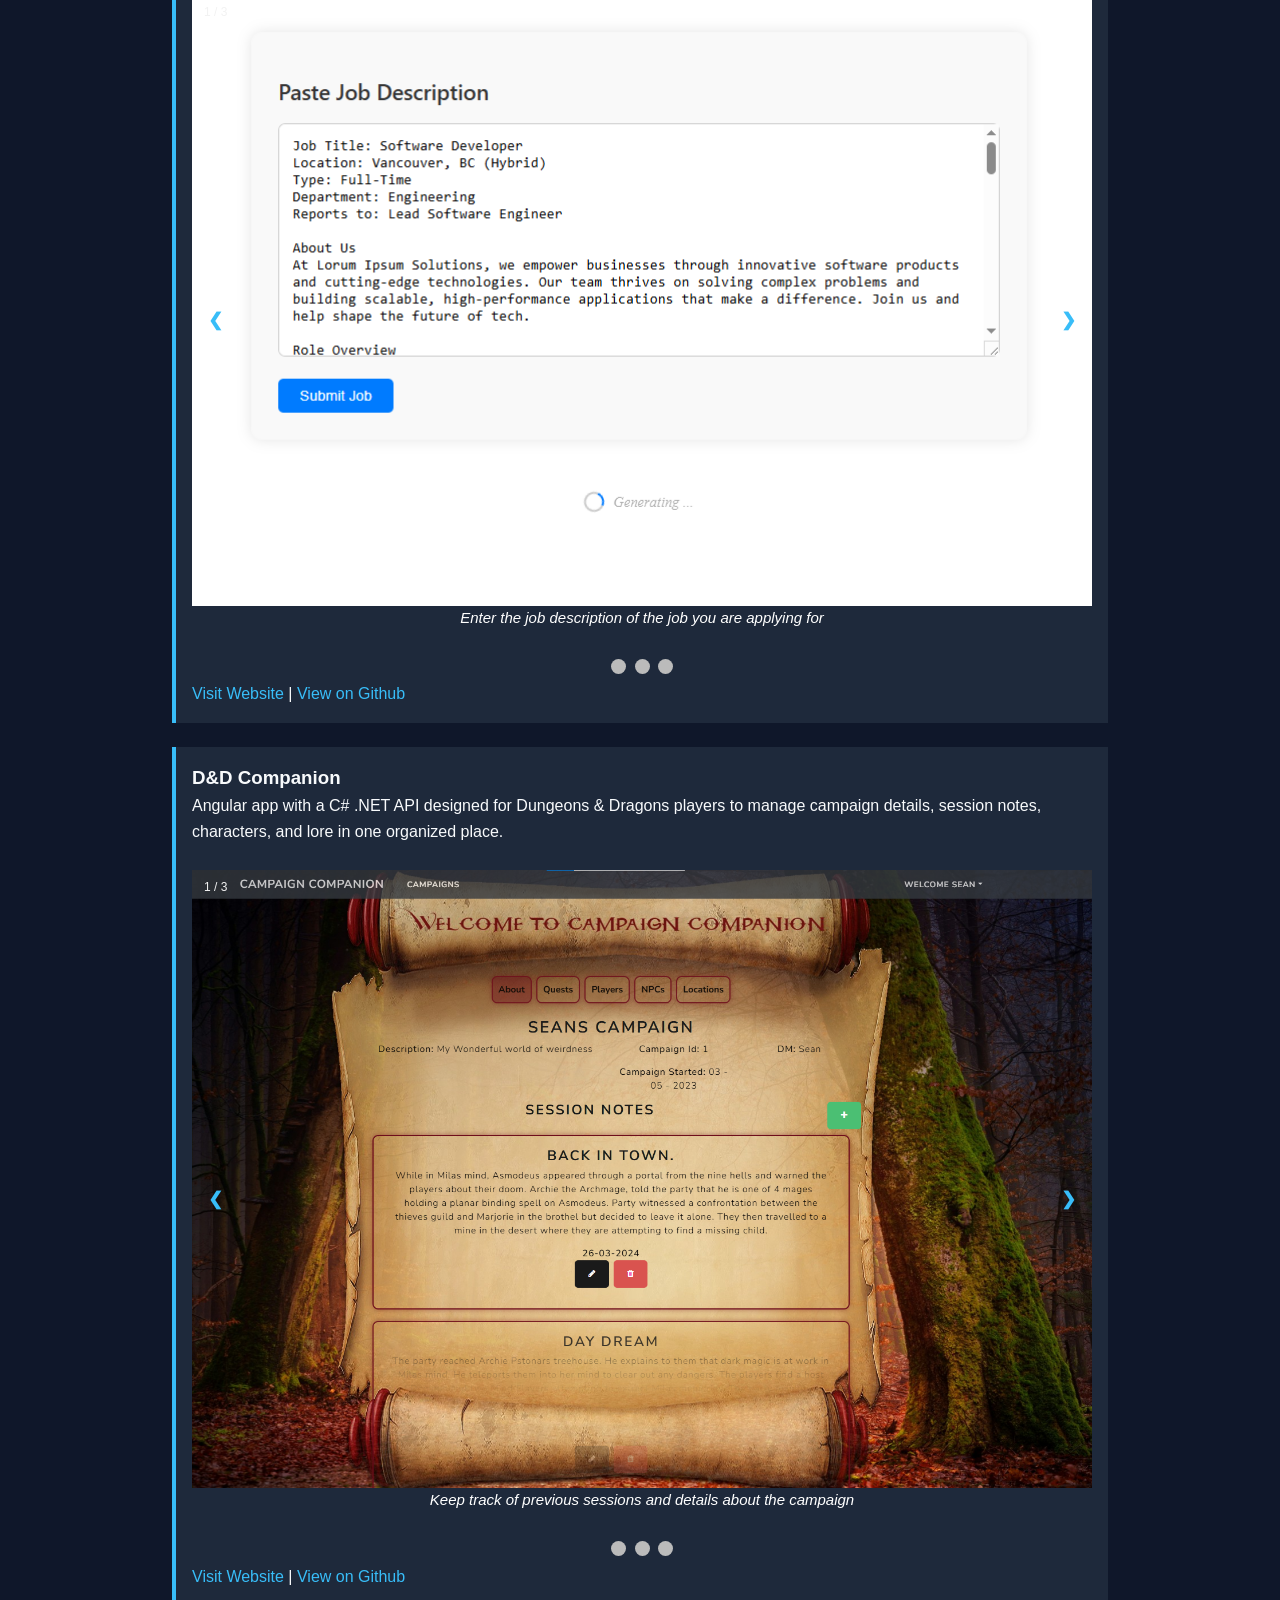
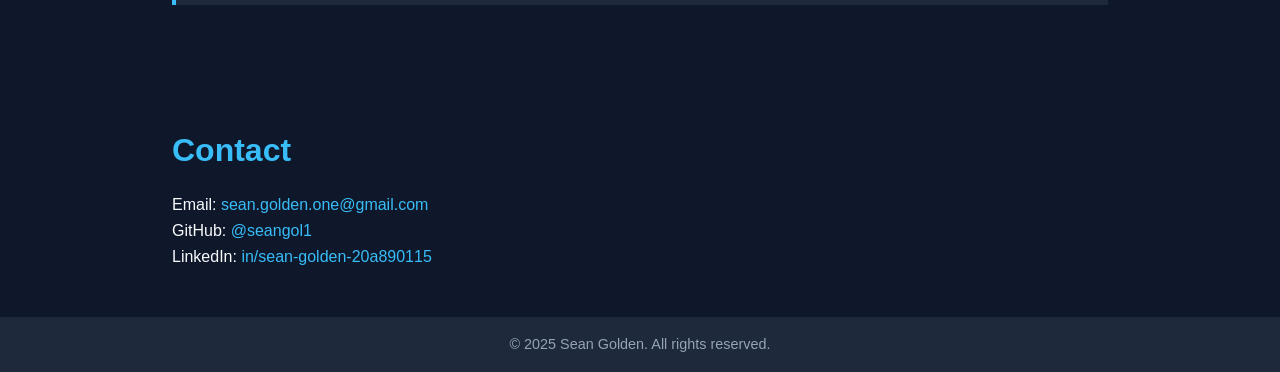
==== commit de7afe89: "Update Backpackerer project" ====
--- a/index.html
+++ b/index.html
@@ -51,6 +51,48 @@
 
     <section class="projects">
         <h2>Projects</h2>
+                <div class="project">
+            <h3>Backpackerer</h3>
+            <p>Angular frontend with a C# .NET API backend for planning and managing travel itineraries while backpacking. 
+                Organize trips, destinations, and daily activities in one streamlined interface.</p>
+            <br>
+            <div class="slideshow-container">
+
+                <div class="mySlides1 fade">
+                    <div class="numbertext">1 / 3</div>
+                    <img src="./images/Backpackerer.png" style="width:50%">
+                    <div class="text"><i>Build your backpacking route by entering all the countries you plan on visiting</i></div>
+                </div>
+
+                <div class="mySlides1 fade">
+                    <div class="numbertext">2 / 3</div>
+                    <img src="./images/Backpackerer_1.png" style="width:50%">
+                    <div class="text"><i>View details about each place your visiting, and add activities/To-Dos to each place</i></div>
+                </div>
+
+                <div class="mySlides1 fade">
+                    <div class="numbertext">3 / 3</div>
+                    <img src="./images/Backpackerer_2.png" style="width:50%">
+                    <div class="text"><i>View a Map of the route you are taking</i></div>
+                </div>
+
+                <a class="prev" onclick="plusSlides(-1,0)">❮</a>
+                <a class="next" onclick="plusSlides(1,0)">❯</a>
+
+            </div>
+            <br>
+
+            <div style="text-align:center">
+                <span class="dot" onclick="currentSlide(1)"></span>
+                <span class="dot" onclick="currentSlide(2)"></span>
+                <span class="dot" onclick="currentSlide(3)"></span>
+            </div>
+
+            <a href="https://backpackererapp.web.app/" class="linkVisit" target="_blank">Visit Website</a>
+                        &vert;
+            <a href="https://github.com/SeanGol1/TravelApp" class="linkVisit" target="_blank">View on
+                Github</a>
+        </div>
         <div class="project">
             <h3>Home Automation</h3>
             <p>This app is a smart home automation dashboard and API system designed to run on a local server — ideally a Raspberry Pi. 
@@ -128,48 +170,7 @@
                 Github</a>
         </div>
 
-        <div class="project">
-            <h3>Backpackerer</h3>
-            <p>Angular frontend with a C# .NET API backend for planning and managing travel itineraries while backpacking. 
-                Organize trips, destinations, and daily activities in one streamlined interface.</p>
-            <br>
-            <div class="slideshow-container">
-
-                <div class="mySlides1 fade">
-                    <div class="numbertext">1 / 3</div>
-                    <img src="./images/Backpackerer.png" style="width:50%">
-                    <div class="text"><i>Build your backpacking route by entering all the countries you plan on visiting</i></div>
-                </div>
-
-                <div class="mySlides1 fade">
-                    <div class="numbertext">2 / 3</div>
-                    <img src="./images/Backpackerer_1.png" style="width:50%">
-                    <div class="text"><i>View details about each place your visiting, and add activities/To-Dos to each place</i></div>
-                </div>
-
-                <div class="mySlides1 fade">
-                    <div class="numbertext">3 / 3</div>
-                    <img src="./images/Backpackerer_2.png" style="width:50%">
-                    <div class="text"><i>View a Map of the route you are taking</i></div>
-                </div>
-
-                <a class="prev" onclick="plusSlides(-1,0)">❮</a>
-                <a class="next" onclick="plusSlides(1,0)">❯</a>
-
-            </div>
-            <br>
-
-            <div style="text-align:center">
-                <span class="dot" onclick="currentSlide(1)"></span>
-                <span class="dot" onclick="currentSlide(2)"></span>
-                <span class="dot" onclick="currentSlide(3)"></span>
-            </div>
-
-            <a href="https://backpackererapp.web.app/" class="linkVisit" target="_blank">Visit Website</a>
-                        &vert;
-            <a href="https://github.com/SeanGol1/TravelApp" class="linkVisit" target="_blank">View on
-                Github</a>
-        </div>
+
         <div class="project">
             <h3>D&D Companion</h3>
             <p>Angular app with a C# .NET API designed for Dungeons & Dragons players to manage campaign details, session notes, characters, and lore in one organized place.</p>
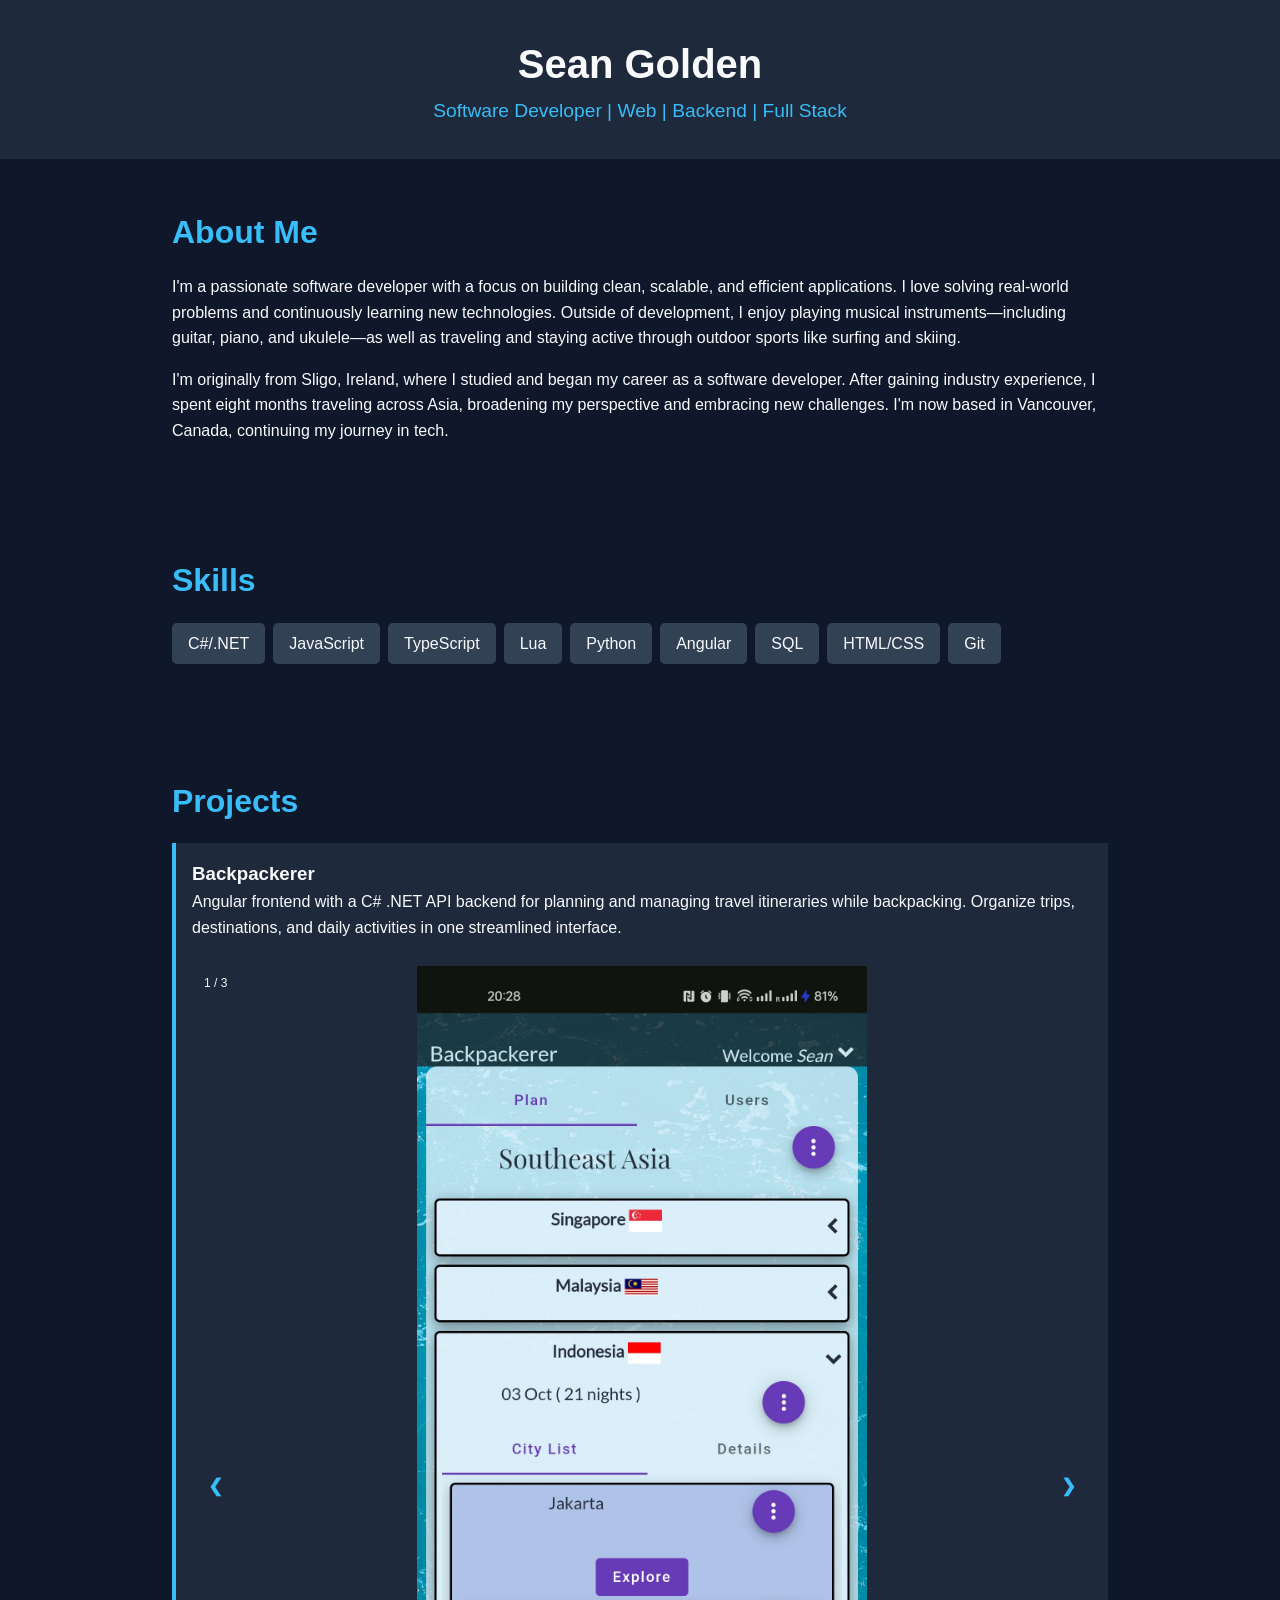
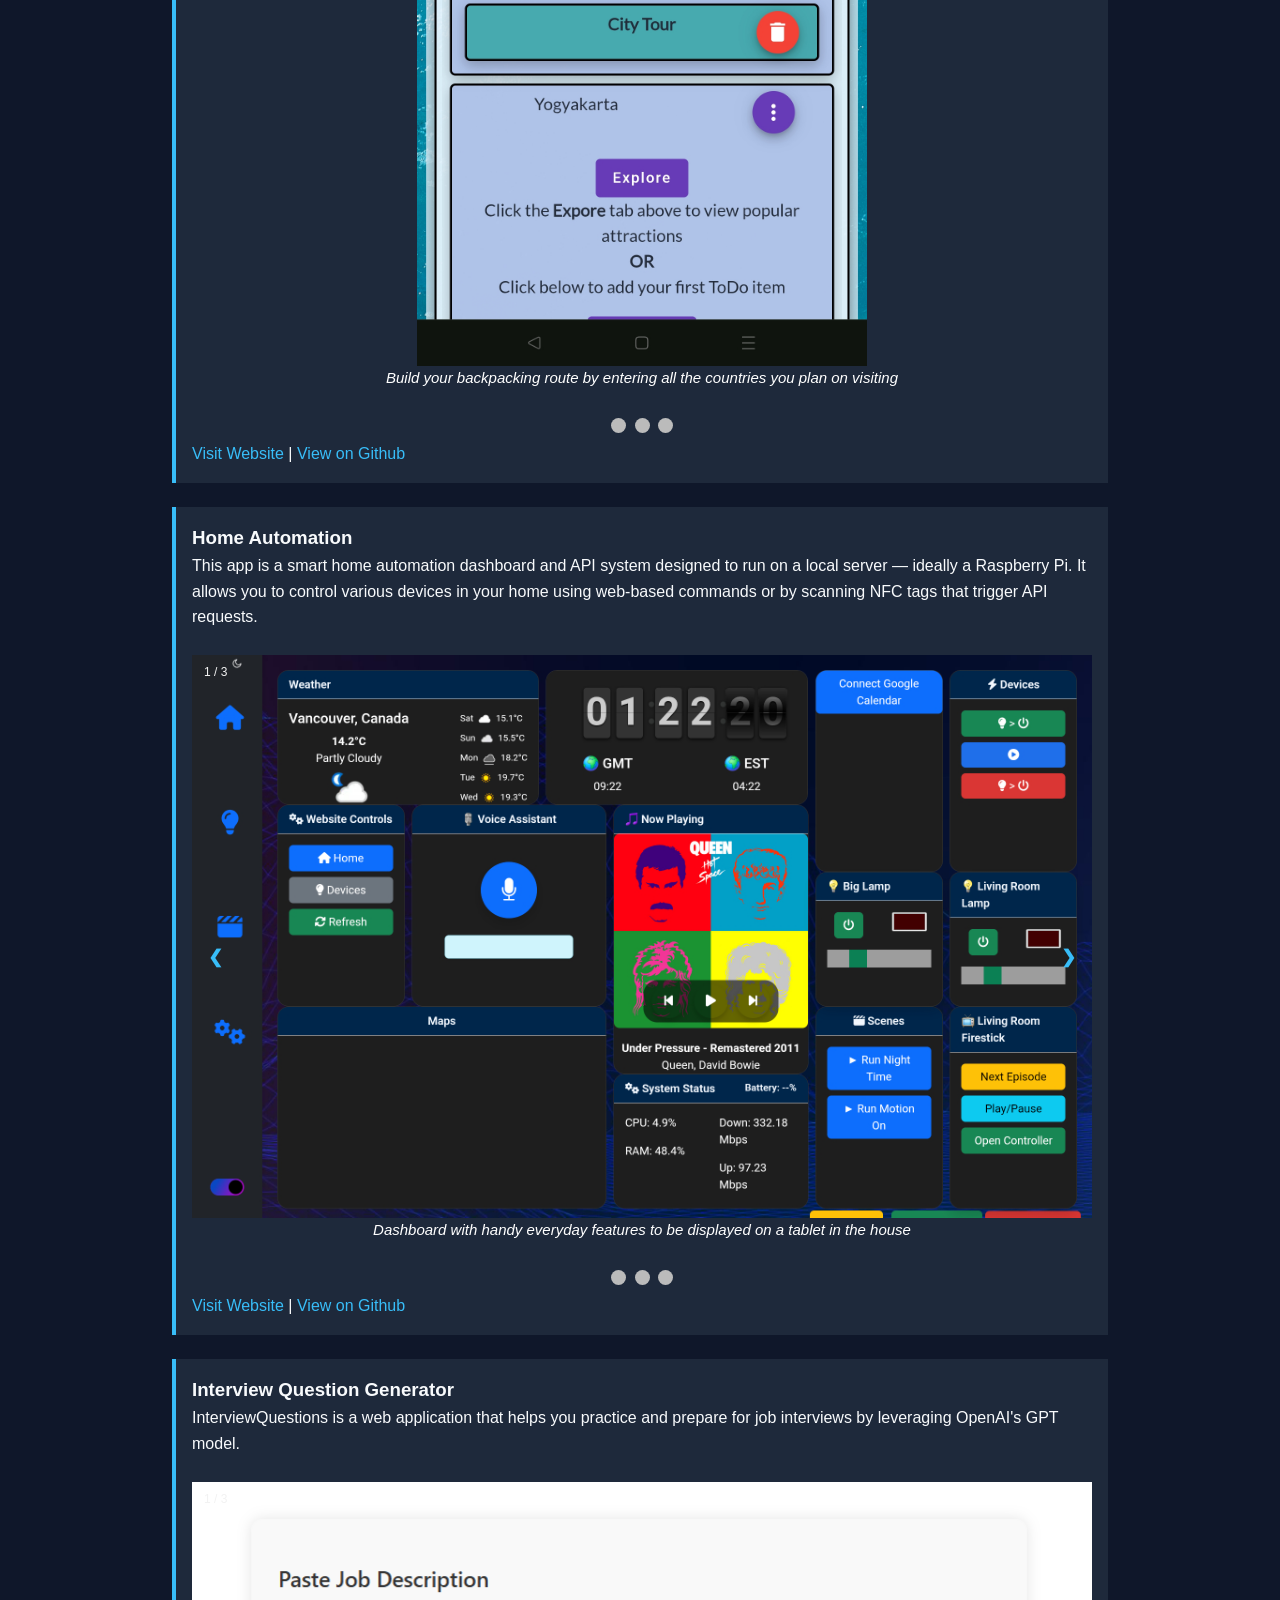
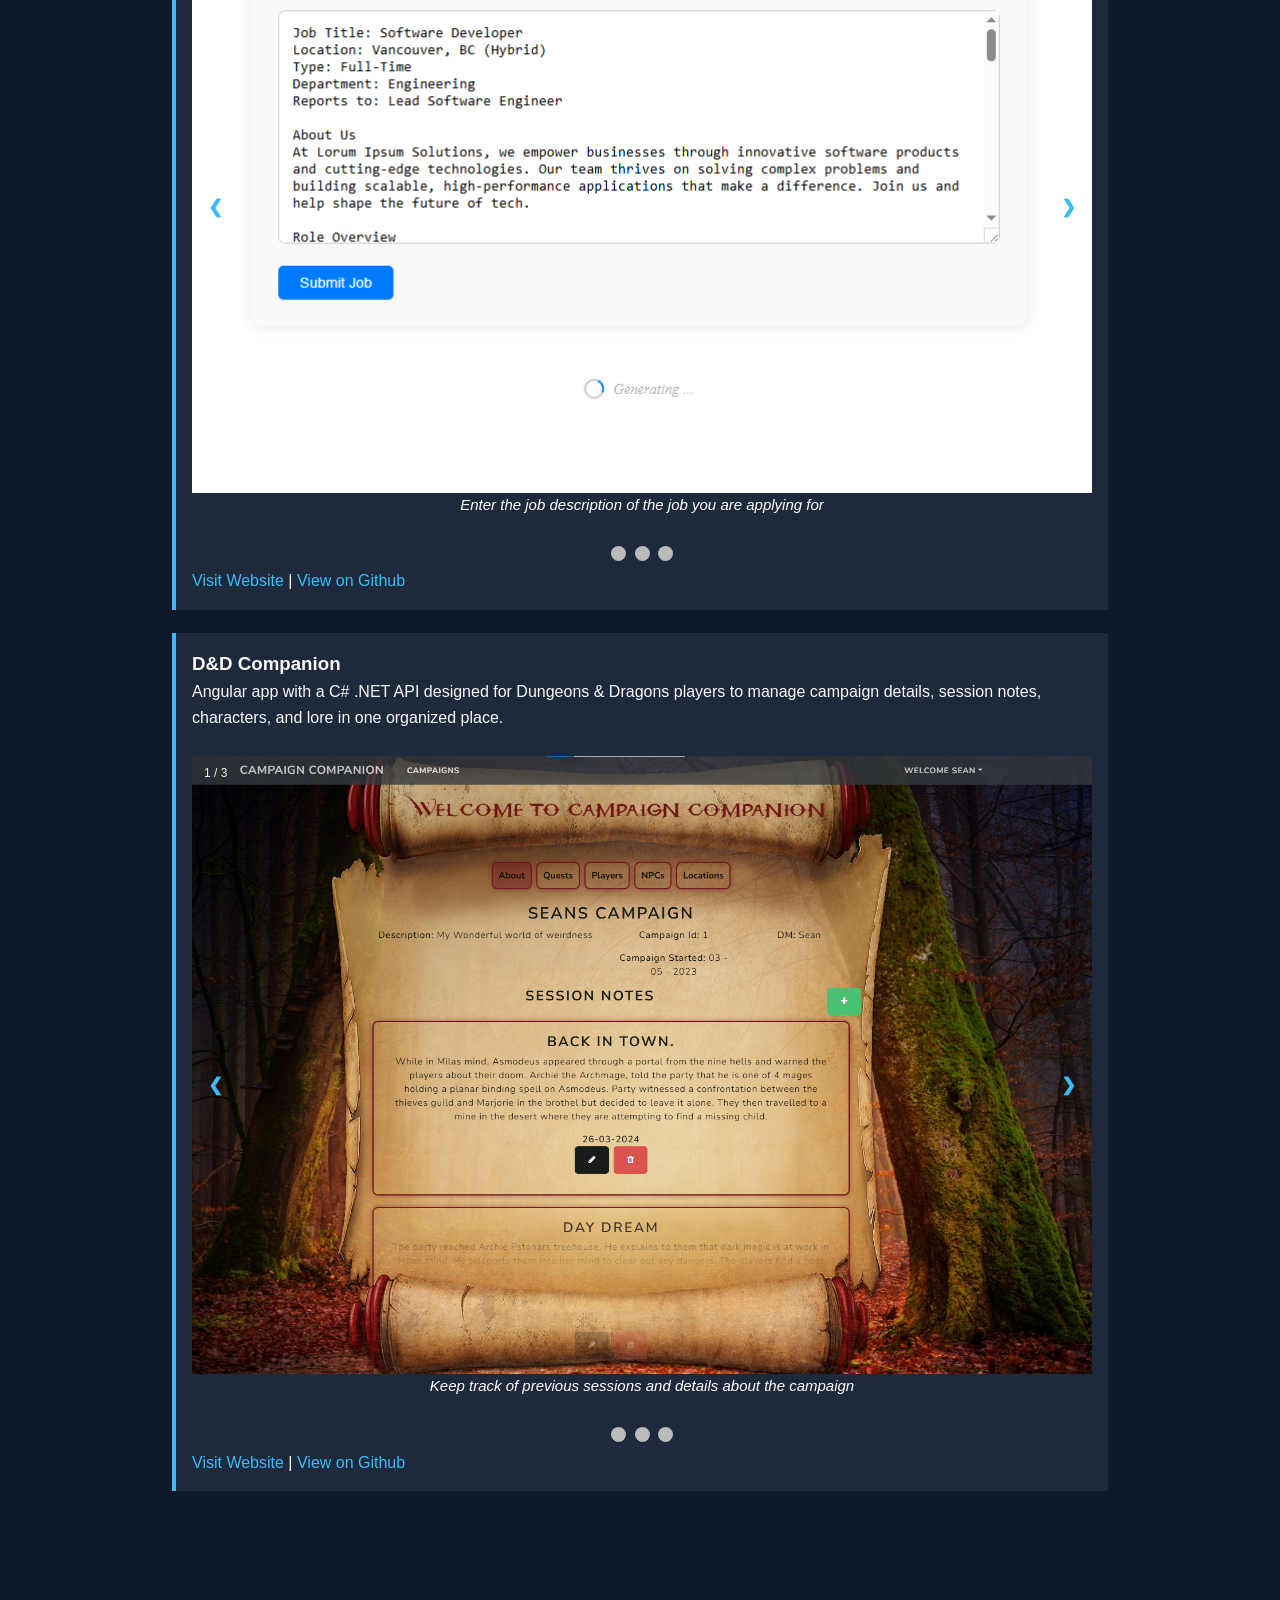
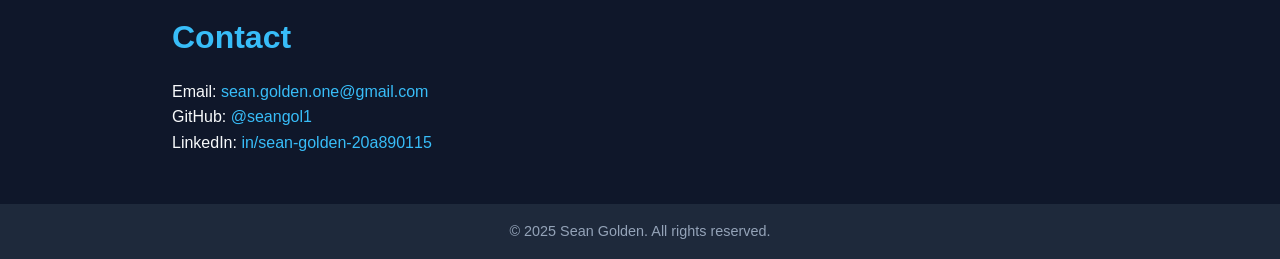
==== commit 9dfb4d80: "remove download" ====
--- a/index.html
+++ b/index.html
@@ -15,9 +15,9 @@
         <h1>Sean Golden</h1>
         <p>Software Developer | Web | Backend | Full Stack</p>
     </header>
-    <div id="btnDownload">
+    <!-- <div id="btnDownload">
         <a href="https://drive.google.com/uc?export=download&id=13__YYmRkrg4MJhEjaVhM4p7G8jPps0R-" class="btn-download" download>Download CV (PDF)</a>
-    </div>
+    </div> -->
     <section class="about">
         <h2>About Me</h2>
         <p>
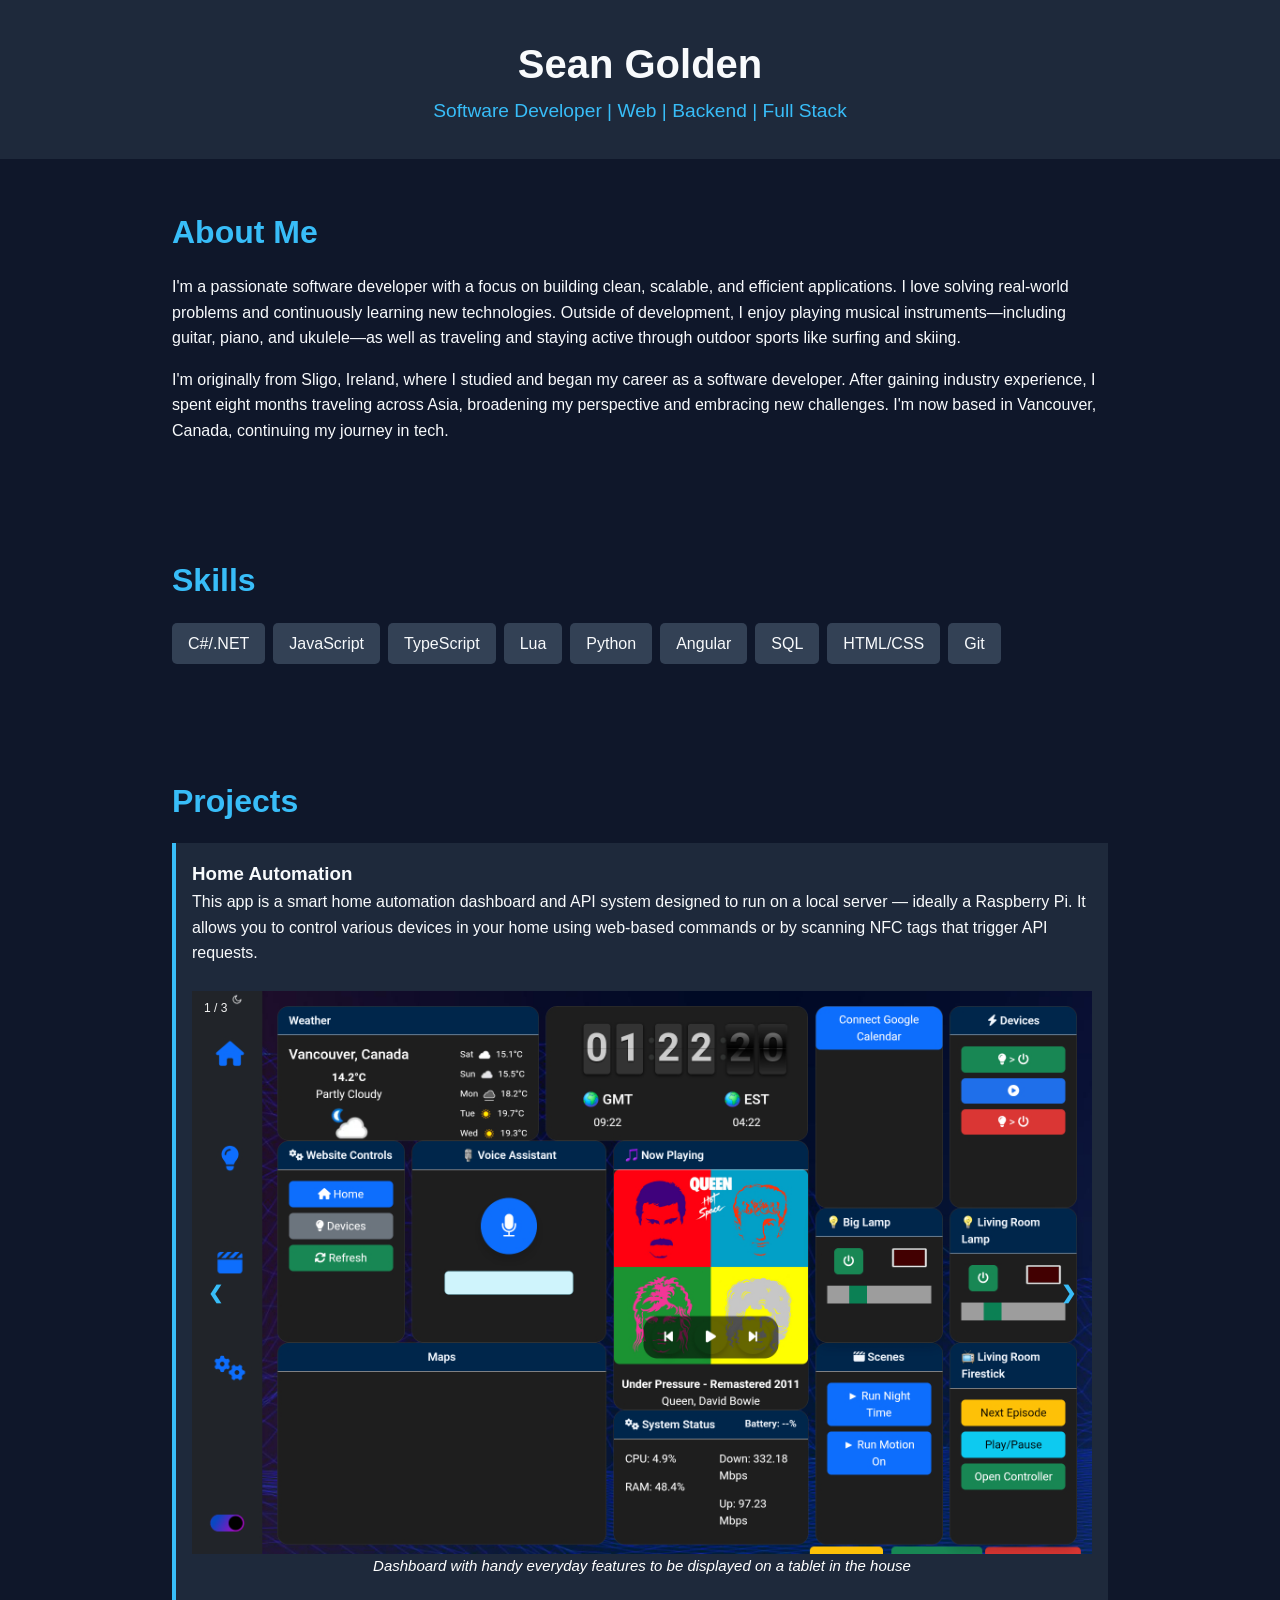
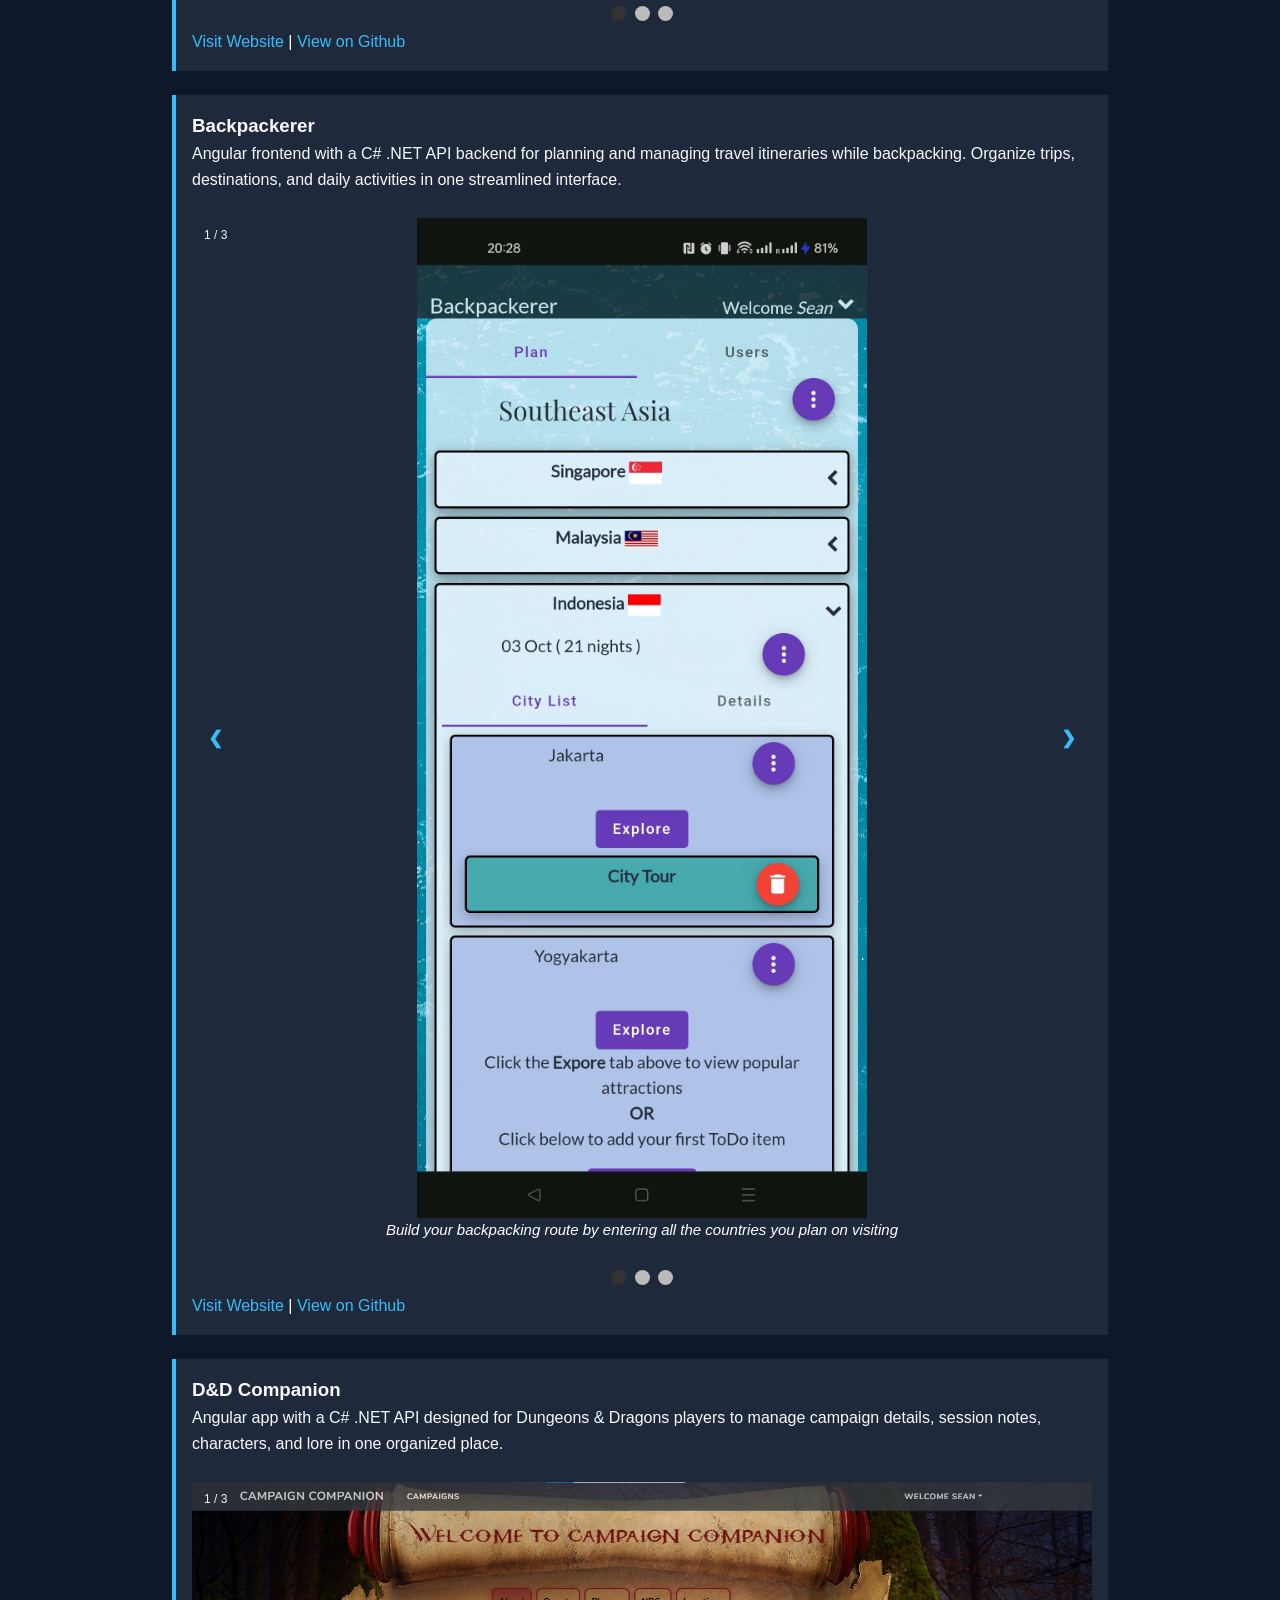
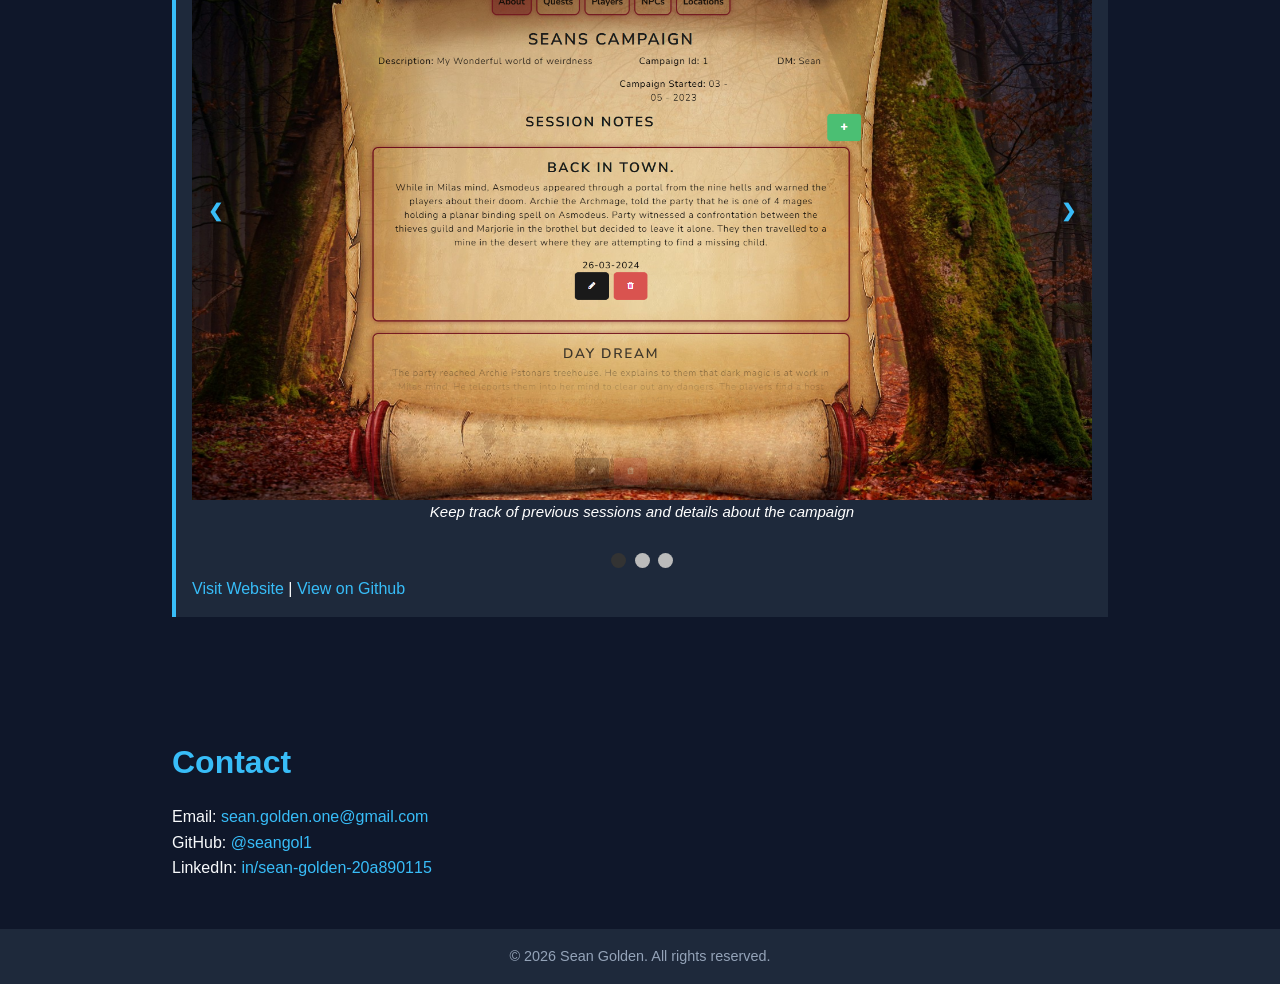
==== commit 781b9308: "update with video" ====
--- a/index.html
+++ b/index.html
@@ -16,7 +16,7 @@
         <p>Software Developer | Web | Backend | Full Stack</p>
     </header>
     <!-- <div id="btnDownload">
-        <a href="https://drive.google.com/uc?export=download&id=13__YYmRkrg4MJhEjaVhM4p7G8jPps0R-" class="btn-download" download>Download CV (PDF)</a>
+        <a href="https://drive.google.com/uc?export=download&id=" class="btn-download" download>Download CV (PDF)</a>
     </div> -->
     <section class="about">
         <h2>About Me</h2>
@@ -34,7 +34,7 @@
         </p>
     </section>
 
-        <section class="skills">
+    <section class="skills">
         <h2>Skills</h2>
         <ul>
             <li>C#/.NET</li>
@@ -49,31 +49,41 @@
         </ul>
     </section>
 
+
+
     <section class="projects">
         <h2>Projects</h2>
-                <div class="project">
-            <h3>Backpackerer</h3>
-            <p>Angular frontend with a C# .NET API backend for planning and managing travel itineraries while backpacking. 
-                Organize trips, destinations, and daily activities in one streamlined interface.</p>
-            <br>
-            <div class="slideshow-container">
-
+
+        <div class="project">
+            <h3>Home Automation</h3>
+            <p>This app is a smart home automation dashboard and API system designed to run on a local server — ideally
+                a Raspberry Pi.
+                It allows you to control various devices in your home using web-based commands or by scanning NFC tags
+                that trigger API requests.</p>
+            <br>
+            <div class="slideshow-container">
                 <div class="mySlides1 fade">
                     <div class="numbertext">1 / 3</div>
-                    <img src="./images/Backpackerer.png" style="width:50%">
-                    <div class="text"><i>Build your backpacking route by entering all the countries you plan on visiting</i></div>
+                    <img src="./images/homeautomation_2.png" style="width:100%" loading="lazy">
+                    <div class="text"><i>Dashboard with handy everyday features to be displayed on a tablet in the
+                            house</i></div>
                 </div>
 
                 <div class="mySlides1 fade">
                     <div class="numbertext">2 / 3</div>
-                    <img src="./images/Backpackerer_1.png" style="width:50%">
-                    <div class="text"><i>View details about each place your visiting, and add activities/To-Dos to each place</i></div>
+                    <video width="100%" height="100%" controls loop autoplay muted loading="lazy">
+                        <source src="./images/homeautomation_vid.mp4" type="video/mp4">
+                        <img src="./images/homeautomation.png" style="width:100%" loading="lazy">
+                        Your browser does not support the video tag.
+                    </video>
+                    <div class="text"><i>Full control over various smart devices including an interactive houseplan.</i>
+                    </div>
                 </div>
 
                 <div class="mySlides1 fade">
                     <div class="numbertext">3 / 3</div>
-                    <img src="./images/Backpackerer_2.png" style="width:50%">
-                    <div class="text"><i>View a Map of the route you are taking</i></div>
+                    <img src="./images/homeautomation_1.png" style="width:100%" loading="lazy">
+                    <div class="text"><i>Add or remove various types of smart devices to be controlled</i></div>
                 </div>
 
                 <a class="prev" onclick="plusSlides(-1,0)">❮</a>
@@ -88,33 +98,81 @@
                 <span class="dot" onclick="currentSlide(3)"></span>
             </div>
 
-            <a href="https://backpackererapp.web.app/" class="linkVisit" target="_blank">Visit Website</a>
-                        &vert;
-            <a href="https://github.com/SeanGol1/TravelApp" class="linkVisit" target="_blank">View on
+            <a href="/HomeAutomation/home" class="linkVisit" target="_blank">Visit Website</a>
+            &vert;
+            <a href="https://github.com/SeanGol1/HomeAutomation" class="linkVisit" target="_blank">View on
                 Github</a>
         </div>
         <div class="project">
-            <h3>Home Automation</h3>
-            <p>This app is a smart home automation dashboard and API system designed to run on a local server — ideally a Raspberry Pi. 
-                It allows you to control various devices in your home using web-based commands or by scanning NFC tags that trigger API requests.</p>
-            <br>
-            <div class="slideshow-container">
-                <div class="mySlides3 fade">
-                    <div class="numbertext">1 / 3</div>
-                    <img src="./images/homeautomation_2.png" style="width:100%">
-                    <div class="text"><i>Dashboard with handy everyday features to be displayed on a tablet in the house</i></div>
-                </div>
-
-                <div class="mySlides3 fade">
-                    <div class="numbertext">2 / 3</div>
-                    <img src="./images/homeautomation.png" style="width:100%">
-                    <div class="text"><i>Full control over various smart devices</i></div>
-                </div>
-
-                <div class="mySlides3 fade">
+            <h3>Backpackerer</h3>
+            <p>Angular frontend with a C# .NET API backend for planning and managing travel itineraries while
+                backpacking.
+                Organize trips, destinations, and daily activities in one streamlined interface.</p>
+            <br>
+            <div class="slideshow-container">
+
+                <div class="mySlides2 fade">
+                    <div class="numbertext">1 / 3</div>
+                    <img src="./images/Backpackerer.png" style="width:50%" loading="lazy">
+                    <div class="text"><i>Build your backpacking route by entering all the countries you plan on
+                            visiting</i></div>
+                </div>
+
+                <div class="mySlides2 fade">
+                    <div class="numbertext">2 / 3</div>
+                    <img src="./images/Backpackerer_1.png" style="width:50%" loading="lazy">
+                    <div class="text"><i>View details about each place your visiting, and add activities/To-Dos to each
+                            place</i></div>
+                </div>
+
+                <div class="mySlides2 fade">
                     <div class="numbertext">3 / 3</div>
-                    <img src="./images/homeautomation_1.png" style="width:100%">
-                    <div class="text"><i>Add or remove various types of smart devices to be controlled</i></div>
+                    <img src="./images/Backpackerer_2.png" style="width:50%" loading="lazy">
+                    <div class="text"><i>View a Map of the route you are taking</i></div>
+                </div>
+
+                <a class="prev" onclick="plusSlides(-1,1)">❮</a>
+                <a class="next" onclick="plusSlides(1,1)">❯</a>
+
+            </div>
+            <br>
+
+            <div style="text-align:center">
+                <span class="dot" onclick="currentSlide(1)"></span>
+                <span class="dot" onclick="currentSlide(2)"></span>
+                <span class="dot" onclick="currentSlide(3)"></span>
+            </div>
+
+            <a href="https://backpackererapp.web.app/" class="linkVisit" target="_blank">Visit Website</a>
+            &vert;
+            <a href="https://github.com/SeanGol1/TravelApp" class="linkVisit" target="_blank">View on
+                Github</a>
+        </div>
+
+        <div class="project">
+            <h3>D&D Companion</h3>
+            <p>Angular app with a C# .NET API designed for Dungeons & Dragons players to manage campaign details,
+                session notes, characters, and lore in one organized place.</p>
+            <br>
+            <div class="slideshow-container">
+
+                <div class="mySlides3 fade">
+                    <div class="numbertext">1 / 3</div>
+                    <img src="./images/CampaignCompanion.png" style="width:100%" loading="lazy">
+                    <div class="text"><i>Keep track of previous sessions and details about the campaign</i></div>
+                </div>
+
+                <div class="mySlides3 fade">
+                    <div class="numbertext">2 / 3</div>
+                    <img src="./images/CampaignCompanion_players.png" style="width:100%" loading="lazy">
+                    <div class="text"><i>Import Player Characters directly from DnD Beyond or add manually</i></div>
+                </div>
+
+                <div class="mySlides3 fade">
+                    <div class="numbertext">3 / 3</div>
+                    <img src="./images/CampaignCompanion_quests.png" style="width:100%" loading="lazy">
+                    <div class="text"><i>Display list of quests for your players with the option of marking them hidden
+                            / completed</i></div>
                 </div>
 
                 <a class="prev" onclick="plusSlides(-1,2)">❮</a>
@@ -129,26 +187,26 @@
                 <span class="dot" onclick="currentSlide(3)"></span>
             </div>
 
-            <a href="/HomeAutomation/home" class="linkVisit" target="_blank">Visit Website</a>
-                        &vert;
-            <a href="https://github.com/SeanGol1/HomeAutomation" class="linkVisit" target="_blank">View on
+            <a href="https://campaigncompanion-2925d.web.app/" class="linkVisit" target="_blank">Visit Website</a>
+            &vert;
+            <a href="https://github.com/SeanGol1/DnDCompanionWebsite" class="linkVisit" target="_blank">View on
                 Github</a>
         </div>
 
-        <div class="project">
+        <!-- <div class="project">
             <h3>Interview Question Generator</h3>
             <p>InterviewQuestions is a web application that helps you practice and prepare for job interviews by leveraging OpenAI's GPT model.</p>
             <br>
             <div class="slideshow-container">
+                <div class="mySlides3 fade">
+                    <div class="numbertext">1 / 3</div>
+                    <img src="./images/InteviewQuestions.png" style="width:100%" loading="lazy">
+                    <div class="text"><i>Enter the job description of the job you are applying for</i></div>
+                </div>
+
                 <div class="mySlides4 fade">
-                    <div class="numbertext">1 / 3</div>
-                    <img src="./images/InteviewQuestions.png" style="width:100%">
-                    <div class="text"><i>Enter the job description of the job you are applying for</i></div>
-                </div>
-
-                <div class="mySlides4 fade">
-                    <div class="numbertext">2 / 3</div>
-                    <img src="./images/InteviewQuestions_1.png" style="width:100%">
+                    <div class="numbertext">2 / 3</div>
+                    <img src="./images/InteviewQuestions_1.png" style="width:100%" loading="lazy">
                     <div class="text"><i>Give you a score and feedback on answers</i></div>
                 </div>
 
@@ -168,50 +226,10 @@
                         &vert;
             <a href="https://github.com/SeanGol1/InterviewQuestions" class="linkVisit" target="_blank">View on
                 Github</a>
-        </div>
-
-
-        <div class="project">
-            <h3>D&D Companion</h3>
-            <p>Angular app with a C# .NET API designed for Dungeons & Dragons players to manage campaign details, session notes, characters, and lore in one organized place.</p>
-            <br>
-            <div class="slideshow-container">
-
-                <div class="mySlides2 fade">
-                    <div class="numbertext">1 / 3</div>
-                    <img src="./images/CampaignCompanion.png" style="width:100%">
-                    <div class="text"><i>Keep track of previous sessions and details about the campaign</i></div>
-                </div>
-
-                <div class="mySlides2 fade">
-                    <div class="numbertext">2 / 3</div>
-                    <img src="./images/CampaignCompanion_players.png" style="width:100%">
-                    <div class="text"><i>Import Player Characters directly from DnD Beyond or add manually</i></div>
-                </div>
-
-                <div class="mySlides2 fade">
-                    <div class="numbertext">3 / 3</div>
-                    <img src="./images/CampaignCompanion_quests.png" style="width:100%">
-                    <div class="text"><i>Display list of quests for your players with the option of marking them hidden / completed</i></div>
-                </div>
-
-                <a class="prev" onclick="plusSlides(-1,1)">❮</a>
-                <a class="next" onclick="plusSlides(1,1)">❯</a>
-
-            </div>
-            <br>
-
-            <div style="text-align:center">
-                <span class="dot" onclick="currentSlide(1)"></span>
-                <span class="dot" onclick="currentSlide(2)"></span>
-                <span class="dot" onclick="currentSlide(3)"></span>
-            </div>
-
-            <a href="https://campaigncompanion-2925d.web.app/" class="linkVisit" target="_blank">Visit Website</a>
-            &vert;
-            <a href="https://github.com/SeanGol1/DnDCompanionWebsite" class="linkVisit" target="_blank">View on
-                Github</a>
-        </div>
+        </div> -->
+
+
+
 
         <!-- <div class="project">
             <h3>Dashboard</h3>
@@ -236,9 +254,9 @@
     </section>
 
     <footer>
-        &copy; 2025 Sean Golden. All rights reserved.
+        &copy; 2026 Sean Golden. All rights reserved.
     </footer>
-        <!-- jQuery library -->
+    <!-- jQuery library -->
     <script src="https://ajax.googleapis.com/ajax/libs/jquery/3.7.1/jquery.min.js"></script>
 
     <script src="script.js"></script>
--- a/style.css
+++ b/style.css
@@ -162,6 +162,10 @@
     transition: background-color 0.6s ease;
   }
 
+  .dot.active {
+  background-color: #333;
+}
+
   .active, .dot:hover {
     background-color: #717171;
   }
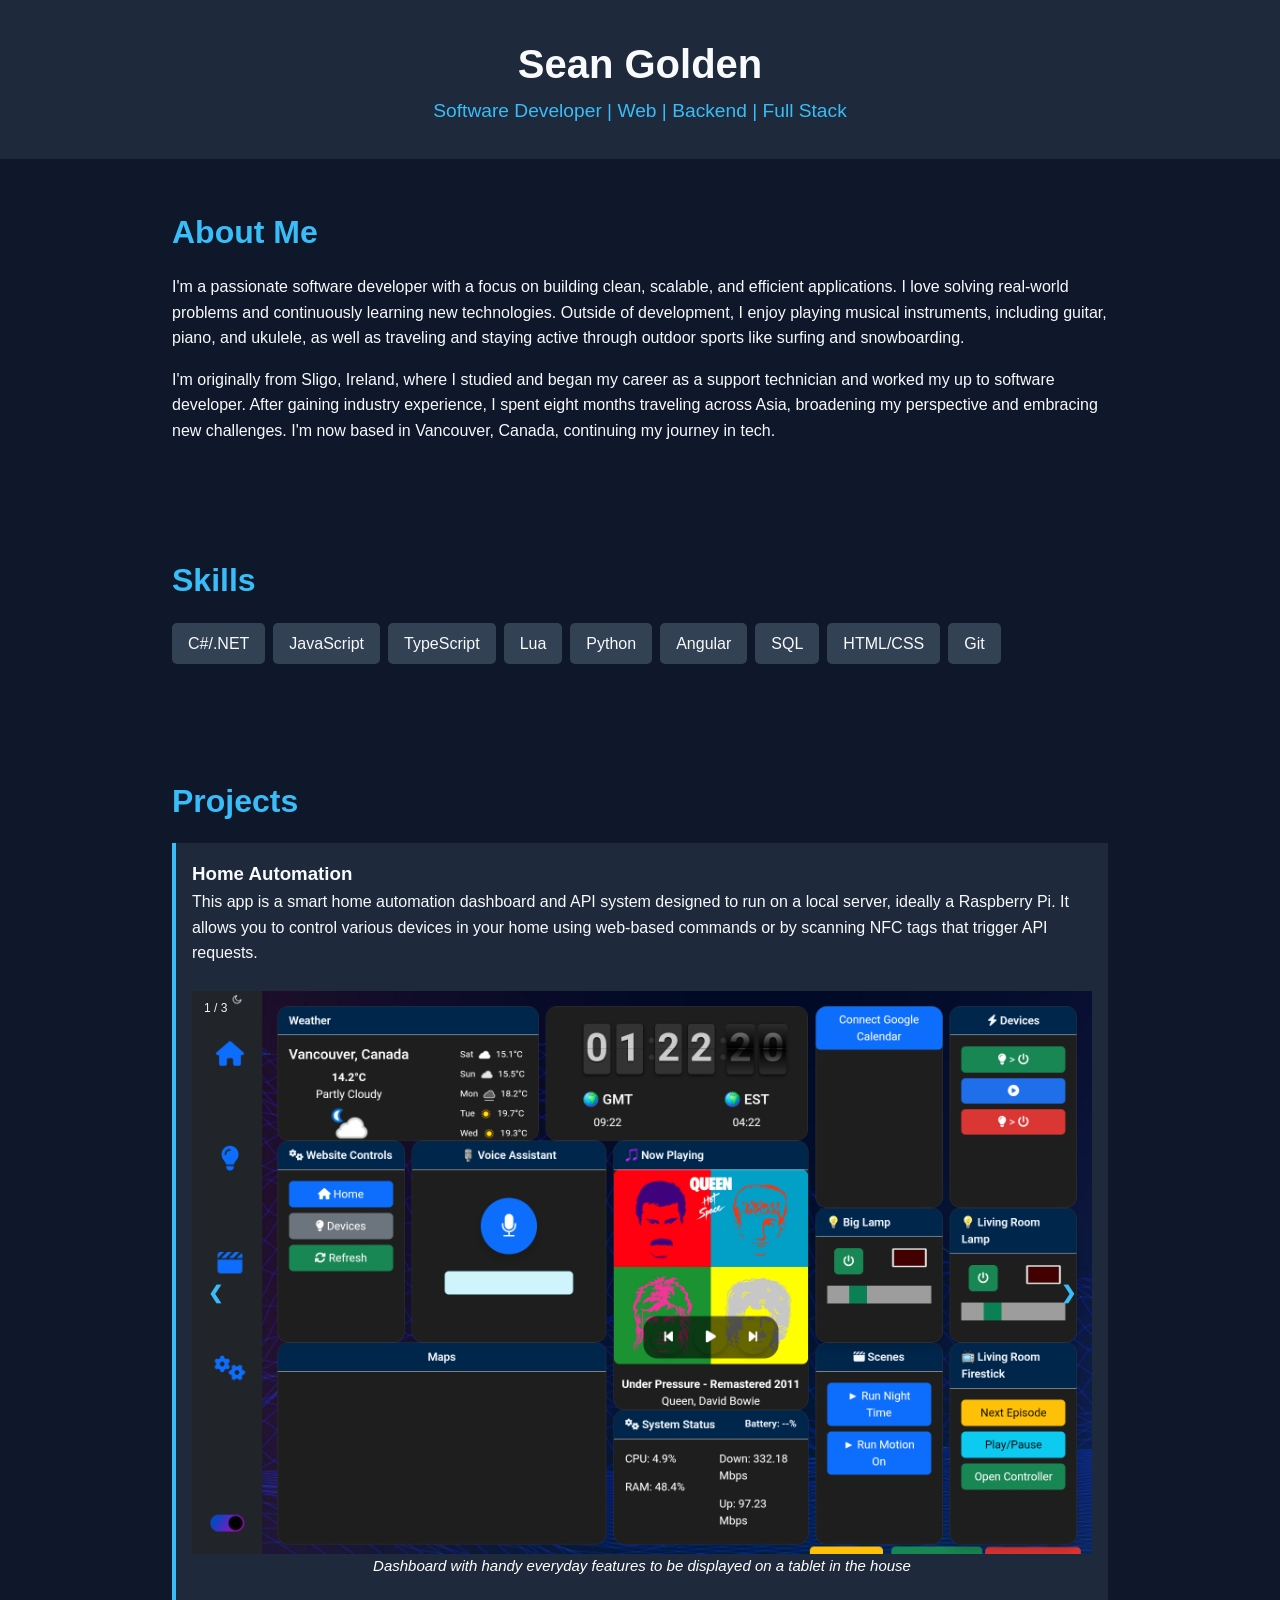
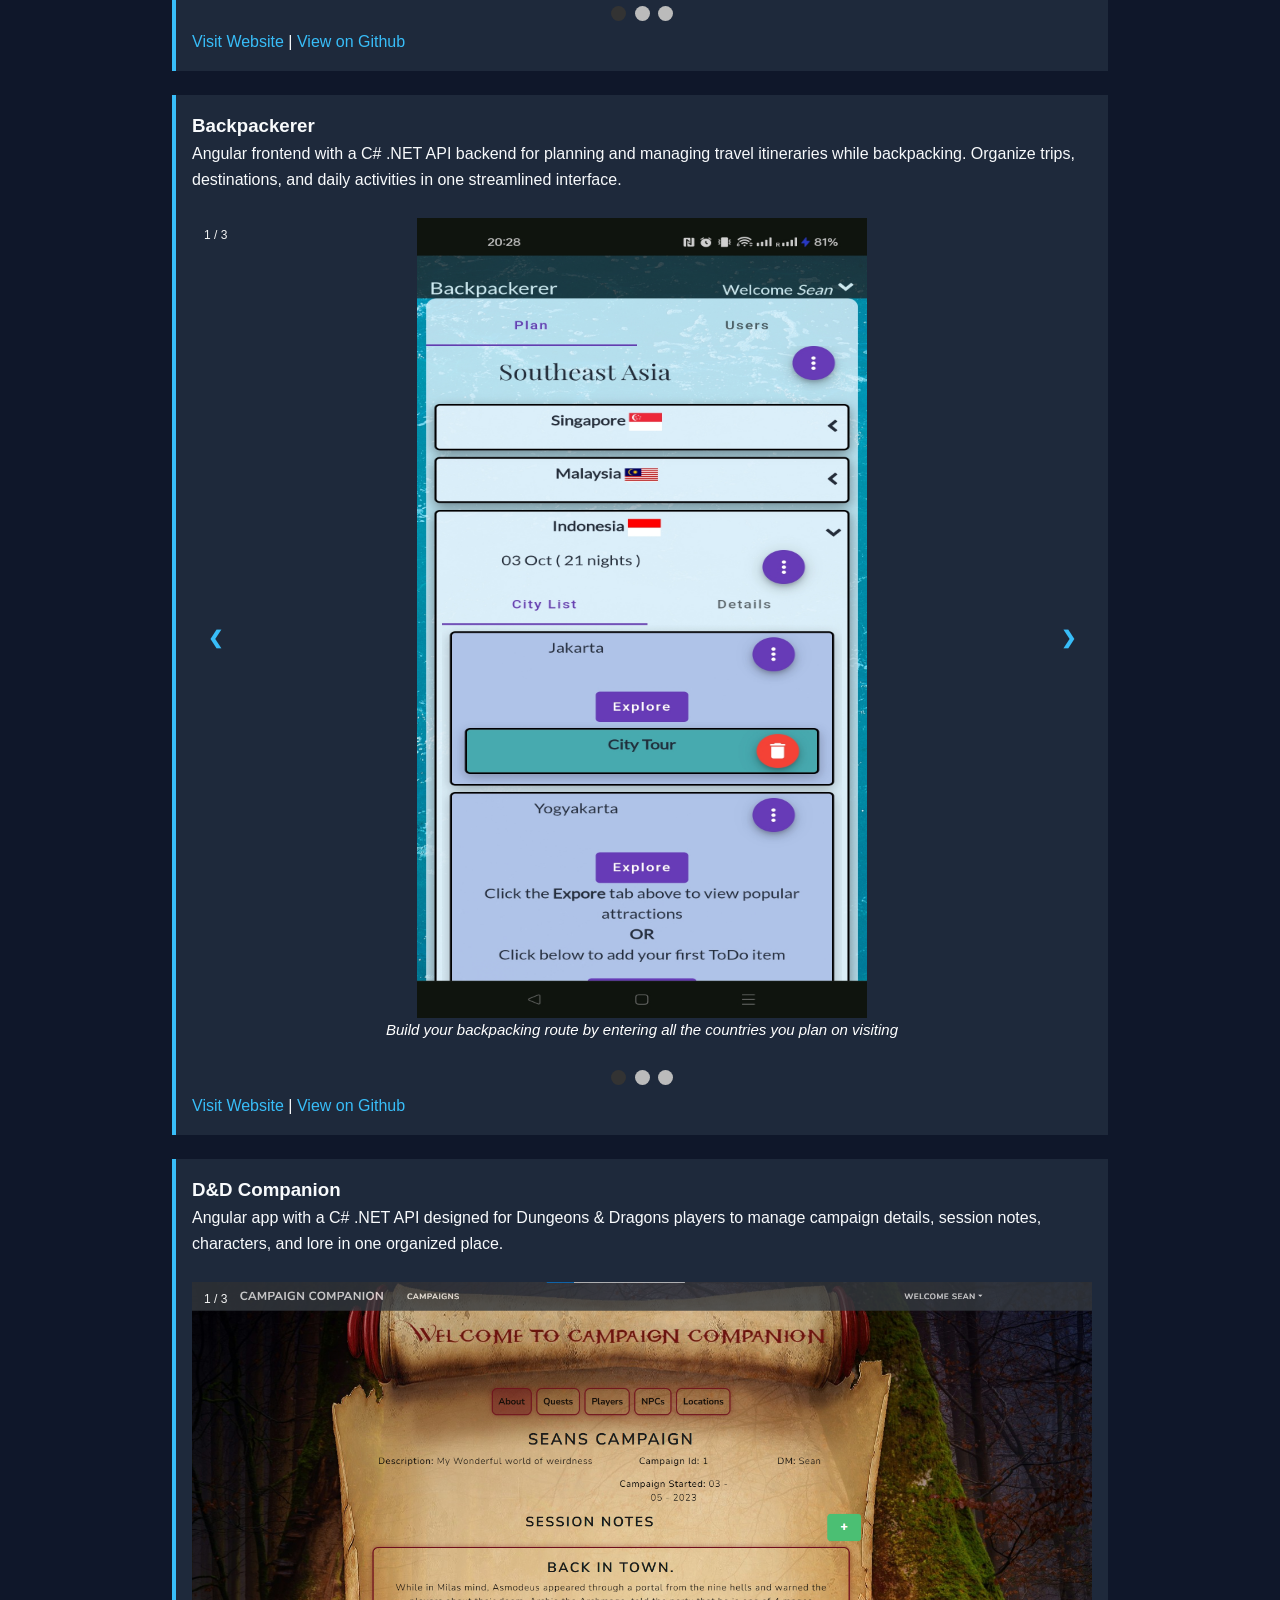
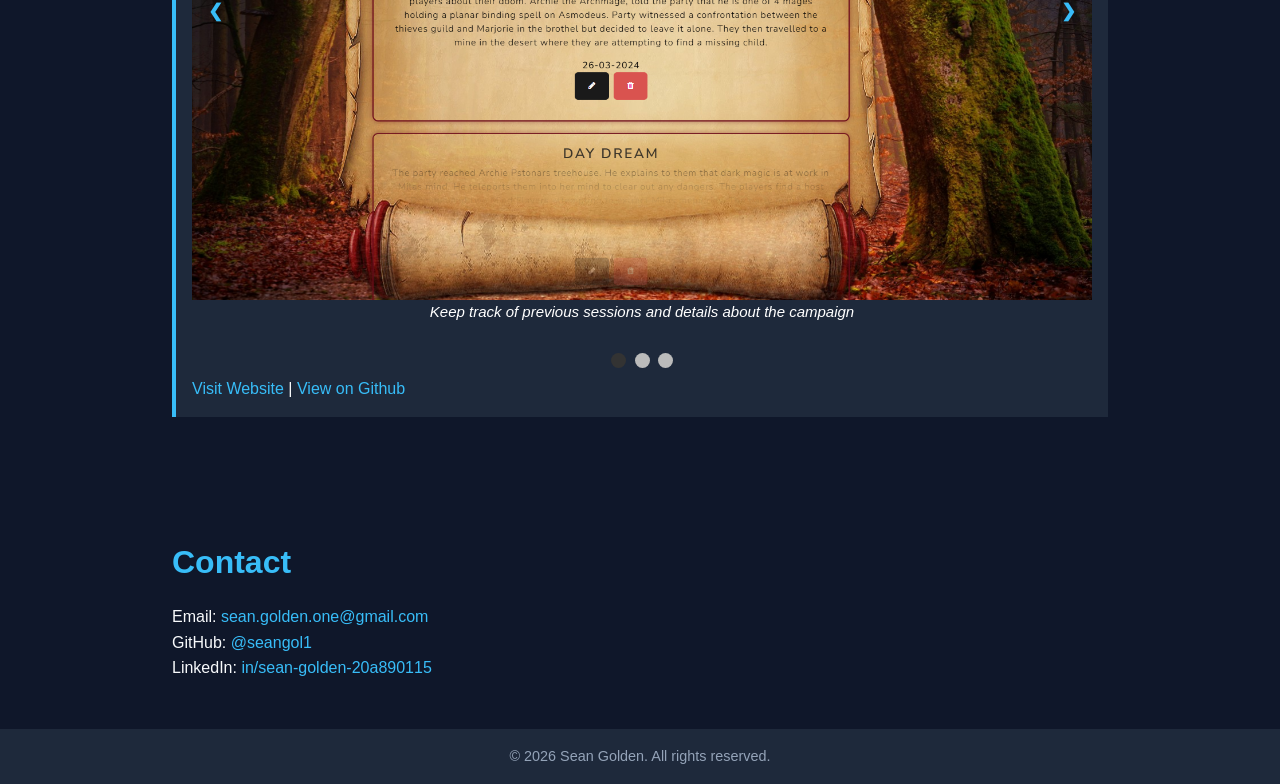
==== commit 48925cc4: "minor ui updates" ====
--- a/index.html
+++ b/index.html
@@ -23,11 +23,11 @@
         <p>
             I'm a passionate software developer with a focus on building clean, scalable, and efficient applications.
             I love solving real-world problems and continuously learning new technologies.
-            Outside of development, I enjoy playing musical instruments—including guitar, piano, and ukulele—as well as
-            traveling and staying active through outdoor sports like surfing and skiing.
+            Outside of development, I enjoy playing musical instruments, including guitar, piano, and ukulele, as well as
+            traveling and staying active through outdoor sports like surfing and snowboarding.
         </p>
         <p>
-            I'm originally from Sligo, Ireland, where I studied and began my career as a software developer.
+            I'm originally from Sligo, Ireland, where I studied and began my career as a support technician and worked my up to software developer.
             After gaining industry experience, I spent eight months traveling across Asia, broadening my perspective and
             embracing new challenges.
             I'm now based in Vancouver, Canada, continuing my journey in tech.
@@ -56,7 +56,7 @@
 
         <div class="project">
             <h3>Home Automation</h3>
-            <p>This app is a smart home automation dashboard and API system designed to run on a local server — ideally
+            <p>This app is a smart home automation dashboard and API system designed to run on a local server, ideally
                 a Raspberry Pi.
                 It allows you to control various devices in your home using web-based commands or by scanning NFC tags
                 that trigger API requests.</p>
@@ -71,7 +71,7 @@
 
                 <div class="mySlides1 fade">
                     <div class="numbertext">2 / 3</div>
-                    <video width="100%" height="100%" controls loop autoplay muted loading="lazy">
+                    <video width="100%" height="100%" loop autoplay muted loading="lazy">
                         <source src="./images/homeautomation_vid.mp4" type="video/mp4">
                         <img src="./images/homeautomation.png" style="width:100%" loading="lazy">
                         Your browser does not support the video tag.
@@ -93,9 +93,9 @@
             <br>
 
             <div style="text-align:center">
-                <span class="dot" onclick="currentSlide(1)"></span>
-                <span class="dot" onclick="currentSlide(2)"></span>
-                <span class="dot" onclick="currentSlide(3)"></span>
+                <span class="dot" onclick="currentSlide(1, this)"></span>
+                <span class="dot" onclick="currentSlide(2, this)"></span>
+                <span class="dot" onclick="currentSlide(3, this)"></span>
             </div>
 
             <a href="/HomeAutomation/home" class="linkVisit" target="_blank">Visit Website</a>
@@ -113,21 +113,21 @@
 
                 <div class="mySlides2 fade">
                     <div class="numbertext">1 / 3</div>
-                    <img src="./images/Backpackerer.png" style="width:50%" loading="lazy">
+                    <img src="./images/Backpackerer.png" style="width:50%; max-height:800px" loading="lazy">
                     <div class="text"><i>Build your backpacking route by entering all the countries you plan on
                             visiting</i></div>
                 </div>
 
                 <div class="mySlides2 fade">
                     <div class="numbertext">2 / 3</div>
-                    <img src="./images/Backpackerer_1.png" style="width:50%" loading="lazy">
+                    <img src="./images/Backpackerer_1.png" style="width:50%; max-height:800px" loading="lazy">
                     <div class="text"><i>View details about each place your visiting, and add activities/To-Dos to each
                             place</i></div>
                 </div>
 
                 <div class="mySlides2 fade">
                     <div class="numbertext">3 / 3</div>
-                    <img src="./images/Backpackerer_2.png" style="width:50%" loading="lazy">
+                    <img src="./images/Backpackerer_2.png" style="width:50%;max-height:800px " loading="lazy">
                     <div class="text"><i>View a Map of the route you are taking</i></div>
                 </div>
 
@@ -138,9 +138,9 @@
             <br>
 
             <div style="text-align:center">
-                <span class="dot" onclick="currentSlide(1)"></span>
-                <span class="dot" onclick="currentSlide(2)"></span>
-                <span class="dot" onclick="currentSlide(3)"></span>
+                <span class="dot" onclick="currentSlide(1, this)"></span>
+                <span class="dot" onclick="currentSlide(2, this)"></span>
+                <span class="dot" onclick="currentSlide(3, this)"></span>
             </div>
 
             <a href="https://backpackererapp.web.app/" class="linkVisit" target="_blank">Visit Website</a>
@@ -182,9 +182,9 @@
             <br>
 
             <div style="text-align:center">
-                <span class="dot" onclick="currentSlide(1)"></span>
-                <span class="dot" onclick="currentSlide(2)"></span>
-                <span class="dot" onclick="currentSlide(3)"></span>
+                <span class="dot" onclick="currentSlide(1, this)"></span>
+                <span class="dot" onclick="currentSlide(2, this)"></span>
+                <span class="dot" onclick="currentSlide(3, this)"></span>
             </div>
 
             <a href="https://campaigncompanion-2925d.web.app/" class="linkVisit" target="_blank">Visit Website</a>
